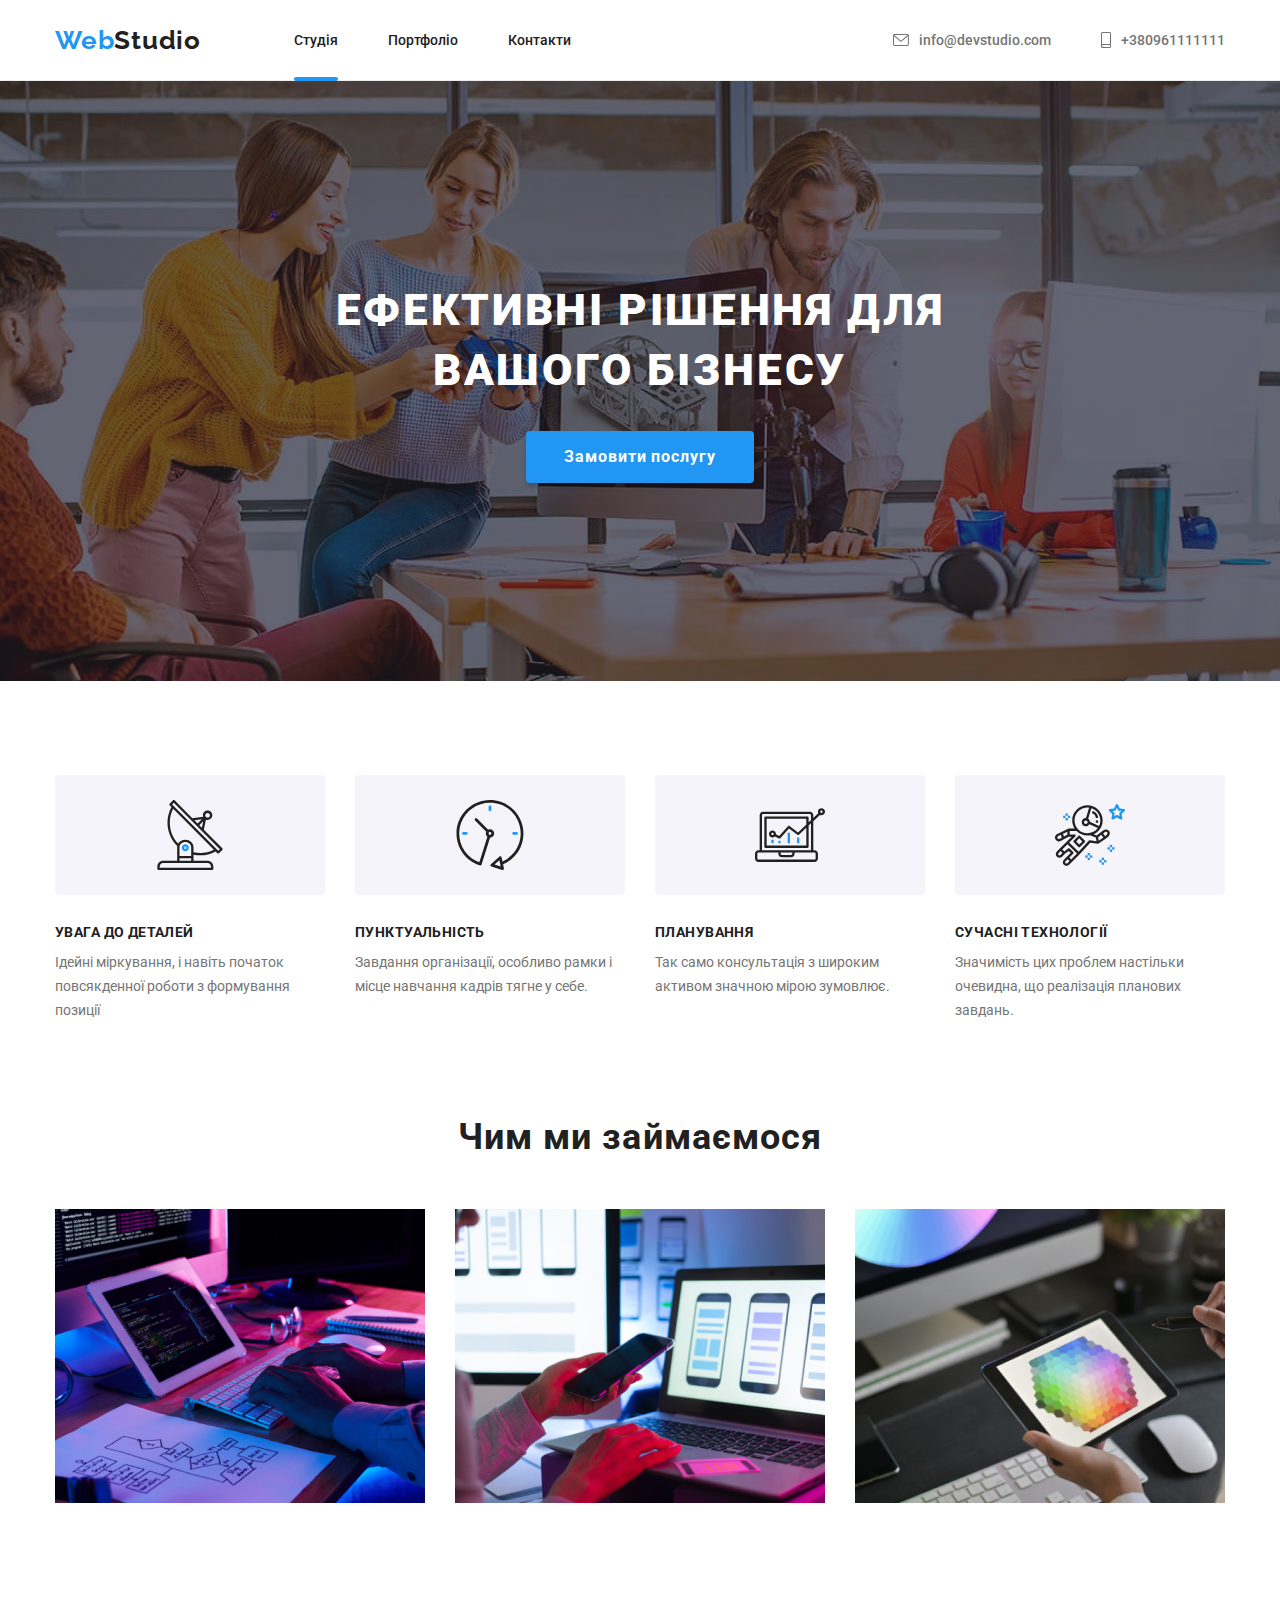
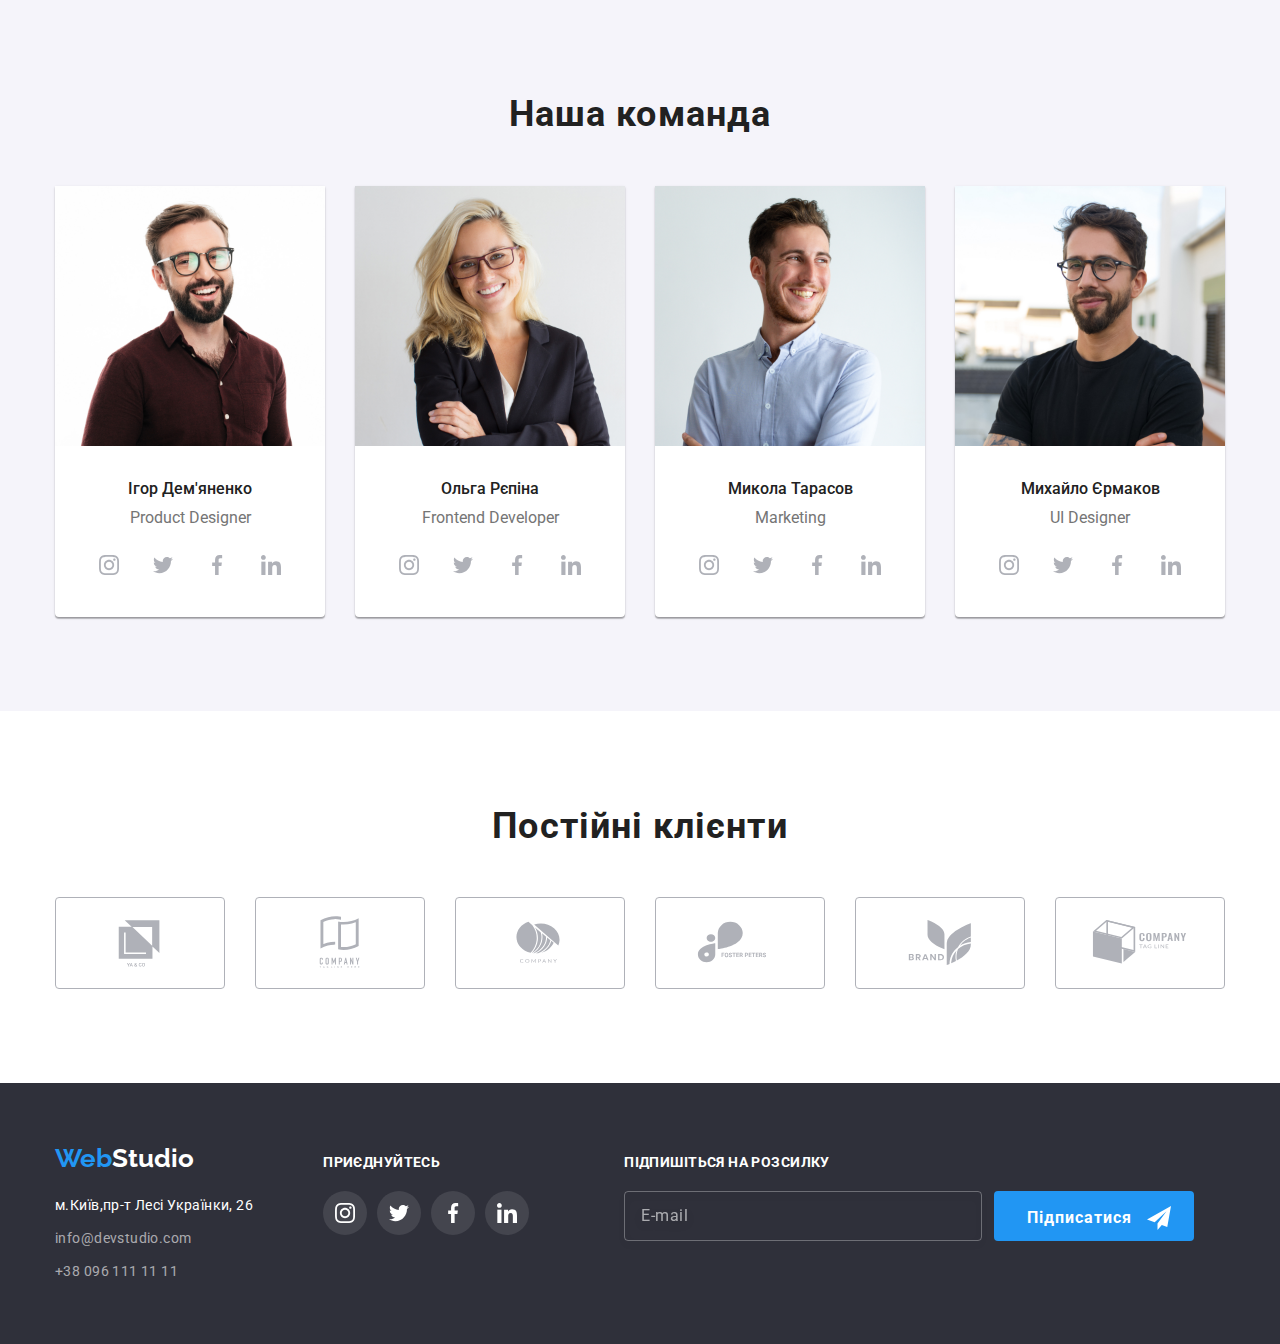
==== index.html @ 5f940e46 "1" ====
<!DOCTYPE html>
<html lang="en">
  <head>
    <meta charset="UTF-8" />
    <meta http-equiv="X-UA-Compatible" content="IE=edge" />
    <meta name="viewport" content="width=device-width, initial-scale=1.0" />
    <title>Studio</title>
    <link
      rel="stylesheet"
      href="https://cdnjs.cloudflare.com/ajax/libs/modern-normalize/1.1.0/modern-normalize.css"
    />
    <link rel="stylesheet" href="css/styles.css" />
    <link rel="preconnect" href="https://fonts.googleapis.com" />
    <link rel="preconnect" href="https://fonts.gstatic.com" crossorigin />
    <link
      href="https://fonts.googleapis.com/css2?family=Raleway:wght@700&family=Roboto:wght@400;500;700;900&display=swap"
      rel="stylesheet"
    />
  </head>
  <body>
    <!--Head of page-->
    <header class="header">
      <div class="container header-container">
        <nav class="navigation-container">
          <a class="logo link" href="">
            <span class="logo-item">Web</span
            ><span class="logo-secound-item">Studio</span>
          </a>
          <ul class="navigation list">
            <li class="navigation-site-item">
              <a class="navigation-site link current" href="./index.html"
                >Студія</a
              >
            </li>
            <li class="navigation-site-item">
              <a class="navigation-site link" href="./porfolio.html"
                >Портфоліо</a
              >
            </li>
            <li class="navigation-site-item">
              <a class="navigation-site link" href="">Контакти</a>
            </li>
          </ul>
        </nav>
        <ul class="navigation-contacts list">
          <li class="contacts-item">
            <a class="contacts link" href="mailto:info@devstudio.com"
              >info@devstudio.com
              <svg class="icon-contacts" width="16" height="12">
                <use href="./images/icons.svg#icon-envelope"></use>
              </svg>
            </a>
          </li>
          <li class="contacts-item">
            <a class="contacts link" href="tel:+380961111111"
              >+380961111111
              <svg class="icon-contacts" width="10" height="16">
                <use href="./images/icons.svg#icon-smartphone"></use>
              </svg>
            </a>
          </li>
        </ul>
      </div>
    </header>
    <!--Main information-->
    <main>
      <!--Hero-->
      <section class="hero">
        <div class="container">
          <h1 class="title-hero">
            Ефективні рішення для <br />
            вашого бізнесу
          </h1>
          <button
            data-modal-open
            class="button-hero button-container"
            type="button"
          >
            <span class="btn-text">Замовити послугу</span>
          </button>
          <div class="backdrop is-hidden" data-modal>
            
            <div class="modal">
              <svg class="modal-close" width="11" height="11" data-modal-close>
                <use href="./images/icons.svg#icon-close-black-18dp-2-1" class="modal-close-icon"></use>
              </svg>
              
              <form class="form">
                <h2 class="modal-title">Залиште свої дані, ми вам передзвонимо</h2>
                <div class="modal-form-field">
                  <label for="name" class="form-label">Ім'я</label>
                  <svg class="modal-form-icon" width="18" height="18">
                    <use href="./images/icons.svg#icon-modal-person"></use>
                  </svg>
                  <input type="text" name="name" id="name" class="form-input" />
                </div>
                <div class="modal-form-field">
                  <label for="tel" class="form-label">Телефон</label>
                  <svg class="modal-form-icon" width="18" height="18">
                    <use href="./images/icons.svg#icon-modal-phone"></use>
                  </svg>
                  <input type="tel" name="tel" id="tel" class="form-input"/>
                </div>
                <div class="modal-form-field">
                  <label for="email" class="form-label">Пошта</label>
                  <svg class="modal-form-icon" width="18" height="18">
                    <use href="./images/icons.svg#icon-modal-email"></use>
                  </svg>
                  <input type="email" name="email" id="email" class="form-input"/>
                </div>
                <div class="modal-form-field">
                  <label for="comment" class="form-label">Коментар</label>
                  <textarea
                    class="modal-textarea"
                    name="comment"
                    id="comment"
                    rows="10"
                    placeholder="Введіть текст"
                  ></textarea>
                </div>
                <div class="modal-form-checkbox">
                  <label  class="policy-checkbox" >
                  <input type="checkbox" name="policy" id="policy" class="checkbox" />
                  <span class="modal-check-icon"></span>
                  <svg class="icon-check" width="11" height="8">
                    <use href="./images/icons.svg#icon-Vector"></use>
                  </svg>
                  Погоджуюся з розсилкою та приймаю <span class="contract">Умови договору</span>
                    </label>
                </div>

                <button type="submit" class="modal-submit">Відправити</button>
              </form>
            </div>
          </div>
        </div>
      </section>
      <!--About studio text-->
      <section class="section features-container">
        <div class="container">
          <h2 hidden>Особливості</h2>
          <ul class="icon-list-features list">
            <li class="icon-item-features">
              <svg class="icon-features" width="70" height="70">
                <use href="./images/icons.svg#icon-antenna"></use>
              </svg>
            </li>
            <li class="icon-item-features">
              <svg class="icon-features" width="70" height="70">
                <use href="./images/icons.svg#icon-clock"></use>
              </svg>
            </li>
            <li class="icon-item-features">
              <svg class="icon-features" width="70" height="70">
                <use href="./images/icons.svg#icon-diagram"></use>
              </svg>
            </li>
            <li class="icon-item-features">
              <svg class="icon-features" width="70" height="70">
                <use href="./images/icons.svg#icon-astronaut"></use>
              </svg>
            </li>
          </ul>
          <ul class="features list features-list-container">
            <li class="feature-list-item">
              <h3 class="features-title">Увага до деталей</h3>
              <p class="features-text">
                Ідейні міркування, і навіть початок повсякденної роботи з
                формування позиції
              </p>
            </li>
            <li class="feature-list-item">
              <h3 class="features-title">Пунктуальність</h3>
              <p class="features-text">
                Завдання організації, особливо рамки і місце навчання кадрів
                тягне у себе.
              </p>
            </li>
            <li class="feature-list-item">
              <h3 class="features-title">Планування</h3>
              <p class="features-text">
                Так само консультація з широким активом значною мірою зумовлює.
              </p>
            </li>
            <li class="feature-list-item">
              <h3 class="features-title">Сучасні технології</h3>
              <p class="features-text">
                Значимість цих проблем настільки очевидна, що реалізація
                планових завдань.
              </p>
            </li>
          </ul>
        </div>
      </section>
      <!--About studio image-->
      <section class="section">
        <div class="container">
          <h2 class="projects-title">Чим ми займаємося</h2>
          <ul class="projects list list-container">
            <li class="list-item">
              <img
                src="images/img1.jpg"
                alt="Створення коду"
                width="370"
                height="294"
              />
            </li>
            <li class="list-item">
              <img
                src="images/img2.jpg"
                alt="Вибір дизайну"
                width="370"
                height="294"
              />
            </li>
            <li class="list-item">
              <img
                src="images/img3.jpg"
                alt="Вибір кольору"
                width="370"
                height="294"
              />
            </li>
          </ul>
        </div>
      </section>
      <!--Team-->
      <section class="team section">
        <div class="container">
          <h2 class="team-title">Наша команда</h2>
          <ul class="team-list list team-container">
            <li class="team-card">
              <img
                src="images/img4.jpg"
                alt="Ігор Дем'яненко"
                width="270"
                height="260"
              />
              <div class="team-card-text">
                <h3 class="teammate-name">Ігор Дем'яненко</h3>
                <p class="teammate-profession">Product Designer</p>
                <ul class="social list">
                  <li class="social-item link">
                    <a
                      class="social-link"
                      href="https://www.instagram.com/"
                      target="_blank"
                      rel="noopener noreferrer"
                      aria-label="Instagram"
                      ><svg class="social-icon" width="20" height="20">
                        <use
                          href="./images/icons.svg#icon-instagram"
                        ></use></svg
                    ></a>
                  </li>
                  <li class="social-item link">
                    <a
                      class="social-link"
                      href="https://twitter.com/"
                      target="_blank"
                      rel="noopener noreferrer"
                      aria-label="Twitter"
                      ><svg class="social-icon" width="20" height="20">
                        <use href="./images/icons.svg#icon-twitter"></use></svg
                    ></a>
                  </li>
                  <li class="social-item link">
                    <a
                      class="social-link"
                      href="https://www.facebook.com/"
                      target="_blank"
                      rel="noopener noreferrer"
                      aria-label="Facebook"
                      ><svg class="social-icon" width="20" height="20">
                        <use href="./images/icons.svg#icon-facebook"></use></svg
                    ></a>
                  </li>
                  <li class="social-item link">
                    <a
                      class="social-link"
                      href="https://www.linkedin.com/"
                      target="_blank"
                      rel="noopener noreferrer"
                      aria-label="Linkedin"
                      ><svg class="social-icon" width="20" height="20">
                        <use href="./images/icons.svg#icon-linkedin"></use></svg
                    ></a>
                  </li>
                </ul>
              </div>
            </li>
            <li class="team-card">
              <img
                src="images/img5.jpg"
                alt="Ольга Рєпіна"
                width="270"
                height="260"
              />
              <div class="team-card-text">
                <h3 class="teammate-name">Ольга Рєпіна</h3>
                <p class="teammate-profession">Frontend Developer</p>
                <ul class="social list">
                  <li class="social-item link">
                    <a
                      class="social-link"
                      href="https://www.instagram.com/"
                      target="_blank"
                      rel="noopener noreferrer"
                      aria-label="Instagram"
                      ><svg class="social-icon" width="20" height="20">
                        <use
                          href="./images/icons.svg#icon-instagram"
                        ></use></svg
                    ></a>
                  </li>
                  <li class="social-item link">
                    <a
                      class="social-link"
                      href="https://twitter.com/"
                      target="_blank"
                      rel="noopener noreferrer"
                      aria-label="Twitter"
                      ><svg class="social-icon" width="20" height="20">
                        <use href="./images/icons.svg#icon-twitter"></use></svg
                    ></a>
                  </li>
                  <li class="social-item link">
                    <a
                      class="social-link"
                      href="https://www.facebook.com/"
                      target="_blank"
                      rel="noopener noreferrer"
                      aria-label="Facebook"
                      ><svg class="social-icon" width="20" height="20">
                        <use href="./images/icons.svg#icon-facebook"></use></svg
                    ></a>
                  </li>
                  <li class="social-item link">
                    <a
                      class="social-link"
                      href="https://www.linkedin.com/"
                      target="_blank"
                      rel="noopener noreferrer"
                      aria-label="Linkedin"
                      ><svg class="social-icon" width="20" height="20">
                        <use href="./images/icons.svg#icon-linkedin"></use></svg
                    ></a>
                  </li>
                </ul>
              </div>
            </li>
            <li class="team-card">
              <img
                src="images/img6.jpg"
                alt="Микола Тарасов"
                width="270"
                height="260"
              />
              <div class="team-card-text">
                <h3 class="teammate-name">Микола Тарасов</h3>
                <p class="teammate-profession">Marketing</p>
                <ul class="social list">
                  <li class="social-item link">
                    <a
                      class="social-link"
                      href="https://www.instagram.com/"
                      target="_blank"
                      rel="noopener noreferrer"
                      aria-label="Instagram"
                      ><svg class="social-icon" width="20" height="20">
                        <use
                          href="./images/icons.svg#icon-instagram"
                        ></use></svg
                    ></a>
                  </li>
                  <li class="social-item link">
                    <a
                      class="social-link"
                      href="https://twitter.com/"
                      target="_blank"
                      rel="noopener noreferrer"
                      aria-label="Twitter"
                      ><svg class="social-icon" width="20" height="20">
                        <use href="./images/icons.svg#icon-twitter"></use></svg
                    ></a>
                  </li>
                  <li class="social-item link">
                    <a
                      class="social-link"
                      href="https://www.facebook.com/"
                      target="_blank"
                      rel="noopener noreferrer"
                      aria-label="Facebook"
                      ><svg class="social-icon" width="20" height="20">
                        <use href="./images/icons.svg#icon-facebook"></use></svg
                    ></a>
                  </li>
                  <li class="social-item link">
                    <a
                      class="social-link"
                      href="https://www.linkedin.com/"
                      target="_blank"
                      rel="noopener noreferrer"
                      aria-label="Linkedin"
                      ><svg class="social-icon" width="20" height="20">
                        <use href="./images/icons.svg#icon-linkedin"></use></svg
                    ></a>
                  </li>
                </ul>
              </div>
            </li>
            <li class="team-card">
              <img
                src="images/img7.jpg"
                alt="Михайло Єрмаков"
                width="270"
                height="260"
              />
              <div class="team-card-text">
                <h3 class="teammate-name">Михайло Єрмаков</h3>
                <p class="teammate-profession">UI Designer</p>
                <ul class="social list">
                  <li class="social-item link">
                    <a
                      class="social-link"
                      href="https://www.instagram.com/"
                      target="_blank"
                      rel="noopener noreferrer"
                      aria-label="Instagram"
                      ><svg class="social-icon" width="20" height="20">
                        <use
                          href="./images/icons.svg#icon-instagram"
                        ></use></svg
                    ></a>
                  </li>
                  <li class="social-item link">
                    <a
                      class="social-link"
                      href="https://twitter.com/"
                      target="_blank"
                      rel="noopener noreferrer"
                      aria-label="Twitter"
                      ><svg class="social-icon" width="20" height="20">
                        <use href="./images/icons.svg#icon-twitter"></use></svg
                    ></a>
                  </li>
                  <li class="social-item link">
                    <a
                      class="social-link"
                      href="https://www.facebook.com/"
                      target="_blank"
                      rel="noopener noreferrer"
                      aria-label="Facebook"
                      ><svg class="social-icon" width="20" height="20">
                        <use href="./images/icons.svg#icon-facebook"></use></svg
                    ></a>
                  </li>
                  <li class="social-item link">
                    <a
                      class="social-link"
                      href="https://www.linkedin.com/"
                      target="_blank"
                      rel="noopener noreferrer"
                      aria-label="Linkedin"
                      ><svg class="social-icon" width="20" height="20">
                        <use href="./images/icons.svg#icon-linkedin"></use></svg
                    ></a>
                  </li>
                </ul>
              </div>
            </li>
          </ul>
        </div>
      </section>
      <!-- Customers -->
      <section class="customers section">
        <div class="container">
          <h2 class="customers-title">Постійні клієнти</h2>
          <ul class="customers-list list">
            <li class="customers-item">
              <a
                class="customers-link link"
                href=""
                target="_blank"
                rel="noopener noreferrer"
                ><svg class="customer-icon" width="106" height="60">
                  <use href="./images/icons.svg#icon-customers"></use></svg
              ></a>
            </li>
            <li class="customers-item">
              <a
                class="customers-link link"
                href=""
                target="_blank"
                rel="noopener noreferrer"
                ><svg class="customer-icon" width="106" height="60">
                  <use href="./images/icons.svg#icon-customers1"></use></svg
              ></a>
            </li>
            <li class="customers-item">
              <a
                class="customers-link link"
                href=""
                target="_blank"
                rel="noopener noreferrer"
                ><svg class="customer-icon" width="106" height="60">
                  <use href="./images/icons.svg#icon-customers2"></use></svg
              ></a>
            </li>
            <li class="customers-item">
              <a
                class="customers-link link"
                href=""
                target="_blank"
                rel="noopener noreferrer"
                ><svg class="customer-icon" width="106" height="60">
                  <use href="./images/icons.svg#icon-customers3"></use></svg
              ></a>
            </li>
            <li class="customers-item">
              <a
                class="customers-link link"
                href=""
                target="_blank"
                rel="noopener noreferrer"
                ><svg class="customer-icon" width="106" height="60">
                  <use href="./images/icons.svg#icon-customers4"></use></svg
              ></a>
            </li>
            <li class="customers-item">
              <a
                class="customers-link link"
                href=""
                target="_blank"
                rel="noopener noreferrer"
                ><svg class="customer-icon" width="106" height="60">
                  <use href="./images/icons.svg#icon-customers5"></use></svg
              ></a>
            </li>
          </ul>
        </div>
      </section>
    </main>
    <!--Bottom-->
    <footer class="basement">
      <div class="footer-content container">
        <div class="webstudio">
          <a class="logo-basement link" href="">
            <span class="logo-item">Web</span
            ><span class="logo-secound-item">Studio</span>
          </a>
          <address class="address">
            <ul class="adress-list list">
              <li class="adress-list-item">
                <a
                  class="adress-item-maps link"
                  href="https://goo.gl/maps/1EoW3k787x4Ua1YE9"
                  target="_blank"
                  rel="noopener noreferrer nofollower"
                  >м.Київ,пр-т Лесі Українки, 26</a
                >
              </li>
              <li class="adress-list-item">
                <a class="adress-item link" href="mailto:info@devstudio.com"
                  >info@devstudio.com</a
                >
              </li>
              <li class="adress-list-item">
                <a class="adress-item link" href="tel:+380961111111"
                  >+38 096 111 11 11</a
                >
              </li>
            </ul>
          </address>
        </div>
        <div class="footer-join-social">
          <h2 class="footer-join-title">Приєднуйтесь</h2>
          <ul class="footer-social list">
            <li class="footer-social-item">
              <a
                class="footer-social-link link"
                href="https://www.instagram.com/"
                target="_blank"
                rel="noopener noreferrer"
                aria-label="Instagram"
              >
                <svg class="icon-footer" width="20" height="20">
                  <use href="./images/icons.svg#icon-instagram"></use>
                </svg>
              </a>
            </li>
            <li class="footer-social-item">
              <a
                class="footer-social-link link"
                href="https://twitter.com/"
                target="_blank"
                rel="noopener noreferrer"
                aria-label="Twitter"
              >
                <svg class="icon-footer" width="20" height="20">
                  <use href="./images/icons.svg#icon-twitter"></use>
                </svg>
              </a>
            </li>
            <li class="footer-social-item">
              <a
                class="footer-social-link link"
                href="https://www.facebook.com/"
                target="_blank"
                rel="noopener noreferrer"
                aria-label="Facebook"
              >
                <svg class="icon-footer" width="20" height="20">
                  <use href="./images/icons.svg#icon-facebook"></use>
                </svg>
              </a>
            </li>
            <li class="footer-social-item">
              <a
                class="footer-social-link link"
                href="https://www.linkedin.com/"
                target="_blank"
                rel="noopener noreferrer"
                aria-label="Linkedin"
              >
                <svg class="icon-footer" width="20" height="20">
                  <use href="./images/icons.svg#icon-linkedin"></use>
                </svg>
              </a>
            </li>
          </ul>
        </div>
        <form class="footer-form">
          <h2 class="footer-form-title">Підпишіться на розсилку</h2>
          <div class="footer-form-field">
            <label class="footer-form-label">
              <input
                type="email"
                name="email"
                placeholder="E-mail"
                class="footer-form-input"
              />
            </label>
            
            <button type="submit" class="button-form" >Підписатися <svg class="icon-footer-form" width="24" height="24">
              <use href="./images/icons.svg#icon-footer-form-send"></use>
            </svg></button>
          </div>
        </form>
      </div>
    </footer>
    <script src="./js/modal.js"></script>
  </body>
</html>
---- css/styles.css ----
/* другорядний колір тексту #757575 
/* основний колір тексту #212121 
/* білий колір #FFFFFF 
/* акцент #2196F3 
/* колір контактів у футері rgba(255, 255, 255, 0.6);
/* колір фону #FFFFFF */
/* другорядний колір фону #2F303A */
/* третій колір фону  #F5F4FA*/
:root {
  --primary-text-color: #212121;
  --secound-text-collor: #757575;
  --accent: #2196f3;
  --main-background-color: #ffffff;
  --secound-background-color: #2f303a;
  --footer-color-contacts: rgba(255, 255, 255, 0.6);
  --third-color-hero: #ffffff;
  --third-background-color: #f5f4fa;
  --icons-color: #afb1b8;
}
body {
  background-color: var(--main-background-color);
  color: var(--primary-text-color);
  font-family: "Roboto", "Raleway", sans-serif;
  font-size: 14px;
}
/* Стандартні речі */
h1,
h2,
h3,
h4,
h5,
h6,
p,
ul {
  margin: 0;
  padding: 0;
}
.link {
  text-decoration: none;
}
.list {
  list-style-type: none;
}
.container {
  width: 1200px;
  margin-left: auto;
  margin-right: auto;
  padding-right: 15px;
  padding-left: 15px;
}
.section {
  padding-top: 94px;
  padding-bottom: 94px;
}
/* ХЕДЕР */
/* Лого у хедері */
.header {
  border: 1px solid #ececec;
  border-top: none;
  border-right: none;
  border-left: none;
}
.header-container {
  display: flex;
  align-items: center;
}
.logo {
  font-family: "Raleway";
  font-weight: 700;
  font-size: 26px;
  line-height: 1.19;
  letter-spacing: 0.03em;
}
.logo {
  margin-right: 93px;
}
.logo-item {
  color: var(--accent);
}
.logo-secound-item {
  color: var(--primary-text-color);
}
/* Кнопки навігації */
.navigation {
  display: flex;
}
.navigation-container {
  display: flex;
  align-items: center;
}
.navigation-site {
  color: var(--primary-text-color);
  font-weight: 500;
  line-height: 1.14;
  padding-top: 32px;
  padding-bottom: 32px;
  transition-property: color;
  transition-duration: 250ms;
  transition-timing-function: cubic-bezier(0.4, 0, 0.2, 1);
  transition-delay: 0;
}
.current {
  position: relative;
}
.navigation-site.current::after {
  content: " ";
  position: absolute;
  width: 100%;
  height: 4px;
  left: 0;
  right: 0;
  bottom: -1px;
  background-color: var(--accent);
  border-radius: 2px;
}
.navigation-site-item:not(:last-child) {
  margin-right: 50px;
}
.navigation-site:hover,
.navigation-site:focus {
  color: var(--accent);
}

.navigation-contacts {
  display: flex;
  margin-left: auto;
}
.icon-contacts {
  fill: currentColor;
  margin-right: 10px;
}
.icon-contacts:hover,
.icon-contacts:focus {
  fill: var(--accent);
}

.contacts {
  color: var(--secound-text-collor);
  display: flex;
  flex-direction: row-reverse;
  align-items: center;
  font-weight: 500;
  line-height: 1.17;
  transition-property: color;
  transition-duration: 250ms;
  transition-timing-function: cubic-bezier(0.4, 0, 0.2, 1);
  transition-delay: 0;
}
.contacts-item {
  padding-top: 32px;
  padding-bottom: 32px;
}
.contacts-item:not(:last-child) {
  margin-right: 50px;
}
.contacts:hover,
.contacts:focus {
  color: var(--accent);
}
/* Баннер */
.hero {
  background-color: var(--secound-background-color);
  max-width: 1600px;
  max-height: 600px;
  margin-left: auto;
  margin-right: auto;
  background-image: linear-gradient(
      to right,
      rgba(47, 48, 58, 0.4),
      rgba(47, 48, 58, 0.4)
    ),
    url(../images/backgroundhero.jpg);
  background-repeat: no-repeat;
  background-position: center;
  background-size: cover;
  padding-top: 200px;
  padding-bottom: 200px;
}

.title-hero {
  color: var(--third-color-hero);
  font-weight: 900;
  font-size: 44px;
  line-height: 1.36;
  text-align: center;
  letter-spacing: 0.06em;
  text-transform: uppercase;
}
.title-hero {
  margin-bottom: 30px;
}
.button-container {
  display: block;
  margin: auto;
}
.button-hero {
  cursor: pointer;
  background-color: var(--accent);
  color: var(--third-color-hero);
  font-family: inherit;
  font-weight: 700;
  font-size: 16px;
  line-height: 1.88;
  display: flex;
  align-items: center;
  text-align: center;
  letter-spacing: 0.06em;
  box-shadow: 0px 4px 4px rgba(0, 0, 0, 0.15);
  border-radius: 4px;
  border-top: 0;
  border-right: 0;
  border-bottom: 0;
  border-left: 0;
  transition-property: background-color;
  transition-duration: 250ms;
  transition-timing-function: cubic-bezier(0.4, 0, 0.2, 1);
  transition-delay: 0;
}
.button-hero:hover,
.button-hero:focus {
  background-color: #188ce8;
}
.btn-text {
  padding: 10px 32px;
}
.backdrop {
  position: fixed;
  top: 0;
  left: 0;
  width: 100%;
  height: 100%;
  background-color: rgba(0, 0, 0, 0.2);
  opacity: 1;
  transition: opacity 250ms cubic-bezier(0.4, 0, 0.2, 1);
}
.modal {
  position: absolute;
  top: 50%;
  left: 50%;
  transform: translate(-50%, -50%);
  background-color: #fff;
  border-radius: 4px;
  width: 528px;
  height: 581px;
  
}
/* .modal-close-icon{
  display: inline-block;
  height: 11px;
  width: 11px;
} */
.modal-close {
  padding: 0;
  width: 30px;
  height: 30px;
  position: absolute;
  right: 8px;
  top: 8px;
  border: 1px solid rgba(0, 0, 0, 0.1);
  border-radius: 50%;
  transition-property: fill;
  transition-duration: 250ms;
  transition-timing-function: cubic-bezier(0.4, 0, 0.2, 1);
  transition-delay: 0;
}
.modal-close:hover, .modal-close:focus{
  fill: var(--accent);
}

.backdrop.is-hidden {
  opacity: 0;
  pointer-events: none;
}
.form {
  width: 448px;
  margin-top: 40px;
  margin-left: auto;
  margin-right: auto;
}
.modal-form-field {
  display: flex;
  flex-direction: column;
  margin-bottom: 10px;
  position: relative;
}
.modal-form-icon{
  position: absolute;
  top: 50%;
  left: 12px;
  transition-property: fill;
  transition-duration: 250ms;
  transition-timing-function: cubic-bezier(0.4, 0, 0.2, 1);
  transition-delay: 0;
}
.modal-title{
  text-align: center;
  font-family: 'Roboto';
  font-weight: 700;
  font-size: 20px;
  line-height: 1.15;
  letter-spacing: 0.03em;
  margin-bottom: 12px;
}

.form-label{
  font-size: 12px;
  line-height: 1.16;
  letter-spacing: 0.01em;
  color: var(--secound-text-collor);
}
.form-input{
  border: 1px solid rgba(33, 33, 33, 0.2);
  border-radius: 4px;
  width: 448px;
  padding: 10px;
  padding-left: 42px;
  margin-top: 5px;
  transition-property: border-color;
  transition-duration: 250ms;
  transition-timing-function: cubic-bezier(0.4, 0, 0.2, 1);
  transition-delay: 0;
}
.modal-form-field:focus-within > .form-input{
  border-color: var(--accent);
  outline: none;
}
.modal-form-field:focus-within > .modal-form-icon{
  fill: var(--accent);
}
.modal-form-field:focus-within > .modal-textarea{
  border-color: var(--accent);
  outline: none;
}
.modal-textarea
{
  width: 448px;
  height: 120px;
  border: 1px solid rgba(33, 33, 33, 0.2);
  border-radius: 4px;
  margin-top: 5px;
  margin-bottom: 20px;
  padding-left: 16px;
  padding-top: 12px;
  transition-property: border-color;
  transition-duration: 250ms;
  transition-timing-function: cubic-bezier(0.4, 0, 0.2, 1);
  transition-delay: 0;
}
textarea{
  resize: none;
}
textarea::placeholder{
  font-size: 12px;
  line-height: 1.16;
  letter-spacing: 0.01em;
  color: rgba(117, 117, 117, 0.5);
  
}
.policy-checkbox{
  display: flex;
  align-items: center;
  justify-content: center;
  line-height: 1.71;
  letter-spacing: 0.03em;
  color: var(--secound-text-collor);
  position: relative;
}
.contract{
  margin-left: 3px;
  color: var(--accent);
  text-decoration: underline;
}
.modal-form-checkbox{
  display: flex;
  justify-content: center;
  align-items: center;
  position: relative;
  
  margin-bottom: 30px;
}
.modal-check-icon{
  
  margin-right: 7px;
  display: inline-block;
  width: 16px;
  height: 15px;
  border: 2px solid var(--primary-text-color);
  border-radius: 2px;
}
.checkbox{
  position: absolute;
  -webkit-appearance: none;
  -moz-appearance: none;
  appearance: none;
}
.checkbox:checked + .modal-check-icon{
  border: transparent;
  border-color: var(--accent);
  background-color: var(--accent);
  background-origin: border-box;
}
.icon-check{
  position: absolute;
  left: 3px;
}

.modal-submit{
  cursor: pointer;
  margin: 0 auto;
  display: block;
  width: 200px;
  height: 50px;
  background-color: var(--accent);
  border-radius: 4px;
  border: 0;
  font-weight: 700;
  font-size: 16px;
  line-height: 1.88;
  letter-spacing: 0.06em;
  color: var(--third-color-hero);
  transition-property: background-color;
  transition-duration: 250ms;
  transition-timing-function: cubic-bezier(0.4, 0, 0.2, 1);
  transition-delay: 0;
}
.modal-submit:hover, .modal-submit:focus{
  background-color: #188CE8;
  box-shadow: 0px 4px 4px rgba(0, 0, 0, 0.15);
}
/* Особливості */
.features-container {
  padding-bottom: 0;
}
.features-list-container {
  display: flex;
}
.icon-list-features {
  display: flex;
  justify-content: center;
  align-items: center;
  gap: 30px;
}
.icon-item-features {
  display: flex;
  justify-content: center;
  align-items: center;
  background-color: var(--third-background-color);
  width: 270px;
  height: 120px;
  margin-bottom: 30px;
  border-radius: 4px;
}

.feature-list-item {
  width: 270px;
}
.feature-list-item:not(:last-child) {
  margin-right: 30px;
}
.features-title {
  font-size: 14px;
  font-weight: 700;
  line-height: 1.14;
  letter-spacing: 0.03em;
  text-transform: uppercase;
  margin-bottom: 10px;
}
.features-text {
  color: var(--secound-text-collor);
  line-height: 1.71;
}
/* Проекти */
.projects-title {
  font-weight: 700;
  font-size: 36px;
  line-height: 1.16;
  text-align: center;
  letter-spacing: 0.03em;
  margin-bottom: 50px;
}
.list-container {
  display: flex;
}
.list-item:not(:last-child) {
  margin-right: 30px;
}
/* Команда */
.team {
  background-color: var(--third-background-color);
}
.team-title {
  font-weight: 700;
  font-size: 36px;
  line-height: 1.16;
  text-align: center;
  letter-spacing: 0.03em;
  margin-bottom: 50px;
}
.teammate-name {
  font-weight: 500;
  font-size: 16px;
  line-height: 1.19;
  text-align: center;

  margin-bottom: 10px;
}
.teammate-profession {
  color: var(--secound-text-collor);
  font-size: 16px;
  line-height: 1.19;
  text-align: center;
  margin-bottom: 16px;
}
.team-container {
  display: flex;
}
.team-card {
  box-shadow: 0px 1px 3px rgba(0, 0, 0, 0.12), 0px 1px 1px rgba(0, 0, 0, 0.14),
    0px 2px 1px rgba(0, 0, 0, 0.2);
  border-radius: 0px 0px 4px 4px;
  background-color: var(--main-background-color);
}
.team-card:not(:last-child) {
  margin-right: 30px;
}
.team-card-text {
  padding-top: 30px;
  padding-bottom: 30px;
}
.social {
  display: flex;
  justify-content: center;
  align-items: center;
  gap: 10px;
}
.social-link {
  display: flex;
  justify-content: center;
  align-items: center;
  width: 44px;
  height: 44px;
  border-radius: 50%;
  background-color: var(--main-background-color);
  color: var(--icons-color);
  transition-property: color, background-color;
  transition-duration: 250ms;
  transition-timing-function: cubic-bezier(0.4, 0, 0.2, 1);
  transition-delay: 0;
}

.social-link:hover,
.social-link:focus {
  background-color: var(--accent);
}
.social-link:hover .social-icon,
.social-link:focus .social-icon {
  fill: var(--main-background-color);
}
.social-icon {
  fill: currentColor;
}
/* Клієнти */
.customers-title {
  font-weight: 700;
  font-size: 36px;
  line-height: 1.17;
  text-align: center;
  letter-spacing: 0.03em;
  margin-bottom: 50px;
}
.customers-list {
  display: flex;
  justify-content: center;
  align-items: center;
  gap: 30px;
}

.customers-link {
  display: flex;
  justify-content: center;
  align-items: center;
  width: 170px;
  height: 92px;
  border: 1px solid #afb1b8;
  border-radius: 4px;
  transition-property: fill, border-color;
  transition-duration: 250ms;
  transition-timing-function: cubic-bezier(0.4, 0, 0.2, 1);
  transition-delay: 0;
}
.customer-icon {
  fill: var(--icons-color);
  transition-property: fill;
  transition-duration: 250ms;
  transition-timing-function: cubic-bezier(0.4, 0, 0.2, 1);
  transition-delay: 0;
}
.customers-link:hover,
.customers-link:focus {
  border-color: var(--accent);
}
.customers-link:hover .customer-icon,
.customers-link:focus .customer-icon {
  fill: var(--accent);
}
/* Футер */
.basement {
  background-color: var(--secound-background-color);
}

.logo-basement {
  font-family: "Raleway";
  font-weight: 700;
  font-size: 26px;
  line-height: 1.19;
}
.address {
  font-style: normal;
  padding-top: 20px;
}
.basement .logo-secound-item {
  color: var(--third-color-hero);
}
.adress-item-maps {
  color: var(--third-color-hero);
  font-style: normal;
  line-height: 1.71;
  letter-spacing: 0.03em;
  transition-property: color;
  transition-duration: 250ms;
  transition-timing-function: cubic-bezier(0.4, 0, 0.2, 1);
  transition-delay: 0;
}
.adress-list-item:not(:last-child) {
  margin-bottom: 9px;
}
.adress-item {
  color: var(--footer-color-contacts);
  line-height: 1.71;
  letter-spacing: 0.03em;
  transition-property: color;
  transition-duration: 250ms;
  transition-timing-function: cubic-bezier(0.4, 0, 0.2, 1);
  transition-delay: 0;
}
.adress-item-maps:hover,
.adress-item-maps:focus,
.adress-item:hover,
.adress-item:focus {
  color: var(--accent);
}
.footer-content {
  display: flex;
}
.webstudio {
  padding-top: 60px;
  padding-bottom: 60px;
  margin-right: 70px;
}
.footer-join-social {
  padding-top: 72px;
}
.footer-social {
  display: flex;
  justify-content: center;
  align-items: center;
  gap: 10px;
}
.footer-join-title {
  font-weight: 700;
  font-size: 14px;
  line-height: 1.14;
  letter-spacing: 0.03em;
  color: var(--main-background-color);
  text-transform: uppercase;
  margin-bottom: 20px;
}

.footer-social-link {
  display: flex;
  justify-content: center;
  align-items: center;
  width: 44px;
  height: 44px;
  border-radius: 50%;
  background-color: rgba(255, 255, 255, 0.1);
  transition-property: background-color;
  transition-duration: 250ms;
  transition-timing-function: cubic-bezier(0.4, 0, 0.2, 1);
  transition-delay: 0;
}
.footer-social-link:hover,
.footer-social-link:focus {
  background-color: var(--accent);
}
.icon-footer {
  fill: var(--main-background-color);
}
.footer-form-field {
  margin-top: 20px;
}
.footer-form-label {
  margin-right: 12px;
}
.footer-form {
  padding-top: 72px;
  margin-left: 95px;
}
.footer-form-title {
  font-family: "Roboto";
  font-weight: 700;
  font-size: 14px;
  line-height: 1.14;
  letter-spacing: 0.03em;
  text-transform: uppercase;
  color: var(--main-background-color);
}
.footer-form-input {
  border: 1px solid rgba(255, 255, 255, 0.3);
  filter: drop-shadow(0px 4px 4px rgba(0, 0, 0, 0.15));
  border-radius: 4px;
  width: 358px;
  height: 50px;
  background-color: inherit; 
  padding-left: 16px;
  font-size: 16px;
  color: var(--main-background-color);
}
.footer-form-label input::placeholder {
  font-size: 16px;
  line-height: 1.25;
  letter-spacing: 0.03em;
  color: rgba(255, 255, 255, 0.6);
  
}
.button-form {
  position: absolute;
  cursor: pointer;
  width: 200px;
  height: 50px;
  background-color: var(--accent);
  border-radius: 4px;
  border: 0px;
  font-family: "Roboto";
  font-weight: 700;
  font-size: 16px;
  line-height: 1.88;
  letter-spacing: 0.06em;
  color: var(--main-background-color);
  transition-property: background-color;
  transition-duration: 250ms;
  transition-timing-function: cubic-bezier(0.4, 0, 0.2, 1);
  transition-delay: 0;
}
.button-form:hover, .button-form:focus{
  background-color: #188ce8;
  box-shadow: 0px 4px 4px rgba(0, 0, 0, 0.15);
}  
.icon-footer-form{
  position: relative;
  top: 15%;
  left: 10px;
}
/* Портфоліо */
.filters-container {
  display: flex;
  justify-content: center;
  margin-bottom: 50px;
}
.filters-button {
  background-color: var(--third-background-color);
  font-family: inherit;
  font-weight: 500;
  font-size: 16px;
  line-height: 1.62;
  text-align: center;
  letter-spacing: 0.03em;
  cursor: pointer;
  color: var(--primary-text-color);
  border-radius: 4px;
  border: none;
  padding: 6px 22px;
  transition-property: color, background-color;
  transition-duration: 250ms;
  transition-timing-function: cubic-bezier(0.4, 0, 0.2, 1);
  transition-delay: 0;
}
.filters-button-one {
  background-color: var(--third-background-color);
  font-family: inherit;
  font-weight: 500;
  font-size: 16px;
  line-height: 1.62;
  text-align: center;
  letter-spacing: 0.03em;
  cursor: pointer;
  color: var(--primary-text-color);
  border-radius: 4px;
  border: none;
  padding: 6px 25px;
  transition-property: color, background-color;
  transition-duration: 250ms;
  transition-timing-function: cubic-bezier(0.4, 0, 0.2, 1);
  transition-delay: 0;
}
.filters-button-one:hover,
.filters-button-one:focus {
  background-color: var(--accent);
  color: var(--third-color-hero);
  box-shadow: 0px 3px 1px rgba(0, 0, 0, 0.1), 0px 1px 2px rgba(0, 0, 0, 0.08),
    0px 2px 2px rgba(0, 0, 0, 0.12);
}
.filters-button:hover,
.filters-button:focus {
  background-color: var(--accent);
  color: var(--third-color-hero);
  box-shadow: 0px 3px 1px rgba(0, 0, 0, 0.1), 0px 1px 2px rgba(0, 0, 0, 0.08),
    0px 2px 2px rgba(0, 0, 0, 0.12);
}
.filters-list-item:not(:last-child) {
  margin-right: 8px;
}
.portfolio {
  display: flex;
  flex-wrap: wrap;
}
.porfolio-item {
  width: 370px;
  margin-right: 30px;
  border: 1px solid #eeeeee;
  border-top: none;
  transition-property: box-shadow;
  transition-duration: 250ms;
  transition-timing-function: cubic-bezier(0.4, 0, 0.2, 1);
  transition-delay: 0;
}
.porfolio-item:nth-child(3n) {
  margin-right: 0;
}
.porfolio-item:nth-child(n + 4) {
  margin-top: 30px;
}
.porfolio-item:hover,
.porfolio-item:focus {
  box-shadow: 0px 1px 1px rgba(0, 0, 0, 0.12), 0px 4px 4px rgba(0, 0, 0, 0.06),
    1px 4px 6px rgba(0, 0, 0, 0.16);
}
.porfolio-item:hover .portfolio-text-description {
  transform: translateY(-100%);
}
.text-container {
  padding: 20px 24px;
}
.portolio-title {
  font-weight: 700;
  font-size: 18px;
  line-height: 2;
  letter-spacing: 0.06em;
}
.porfolio-text {
  color: var(--secound-text-collor);
  font-size: 16px;
  line-height: 1.88;
  letter-spacing: 0.03em;
}
.portfolio-text-box {
  position: relative;
  overflow: hidden;
}
.portfolio-text-description {
  position: absolute;
  font-size: 18px;
  line-height: calc(28 / 18);
  letter-spacing: 0.03em;
  color: var(--main-background-color);
  padding: 63px 24px;
  background-color: rgba(33, 150, 243, 0.9);
  transition-property: transform;
  transition-duration: 250ms;
  transition-timing-function: cubic-bezier(0.4, 0, 0.2, 1);
}
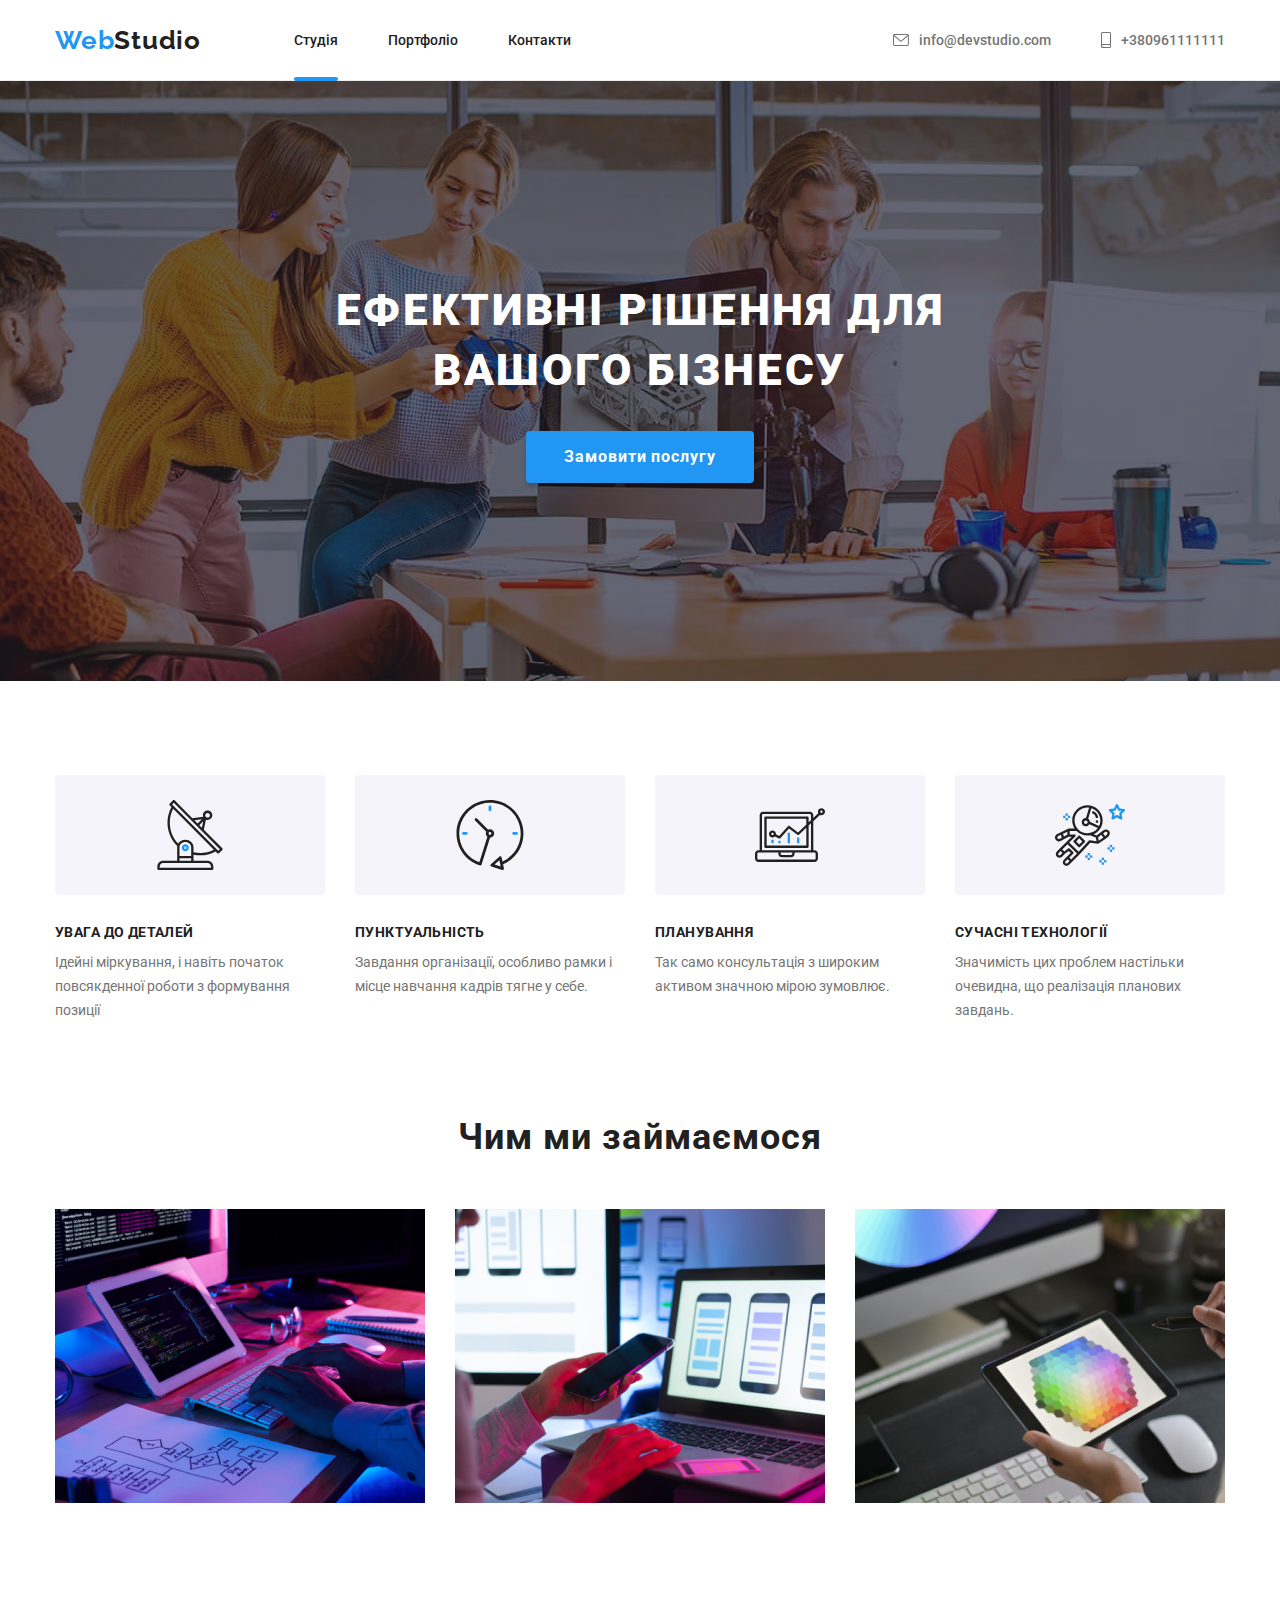
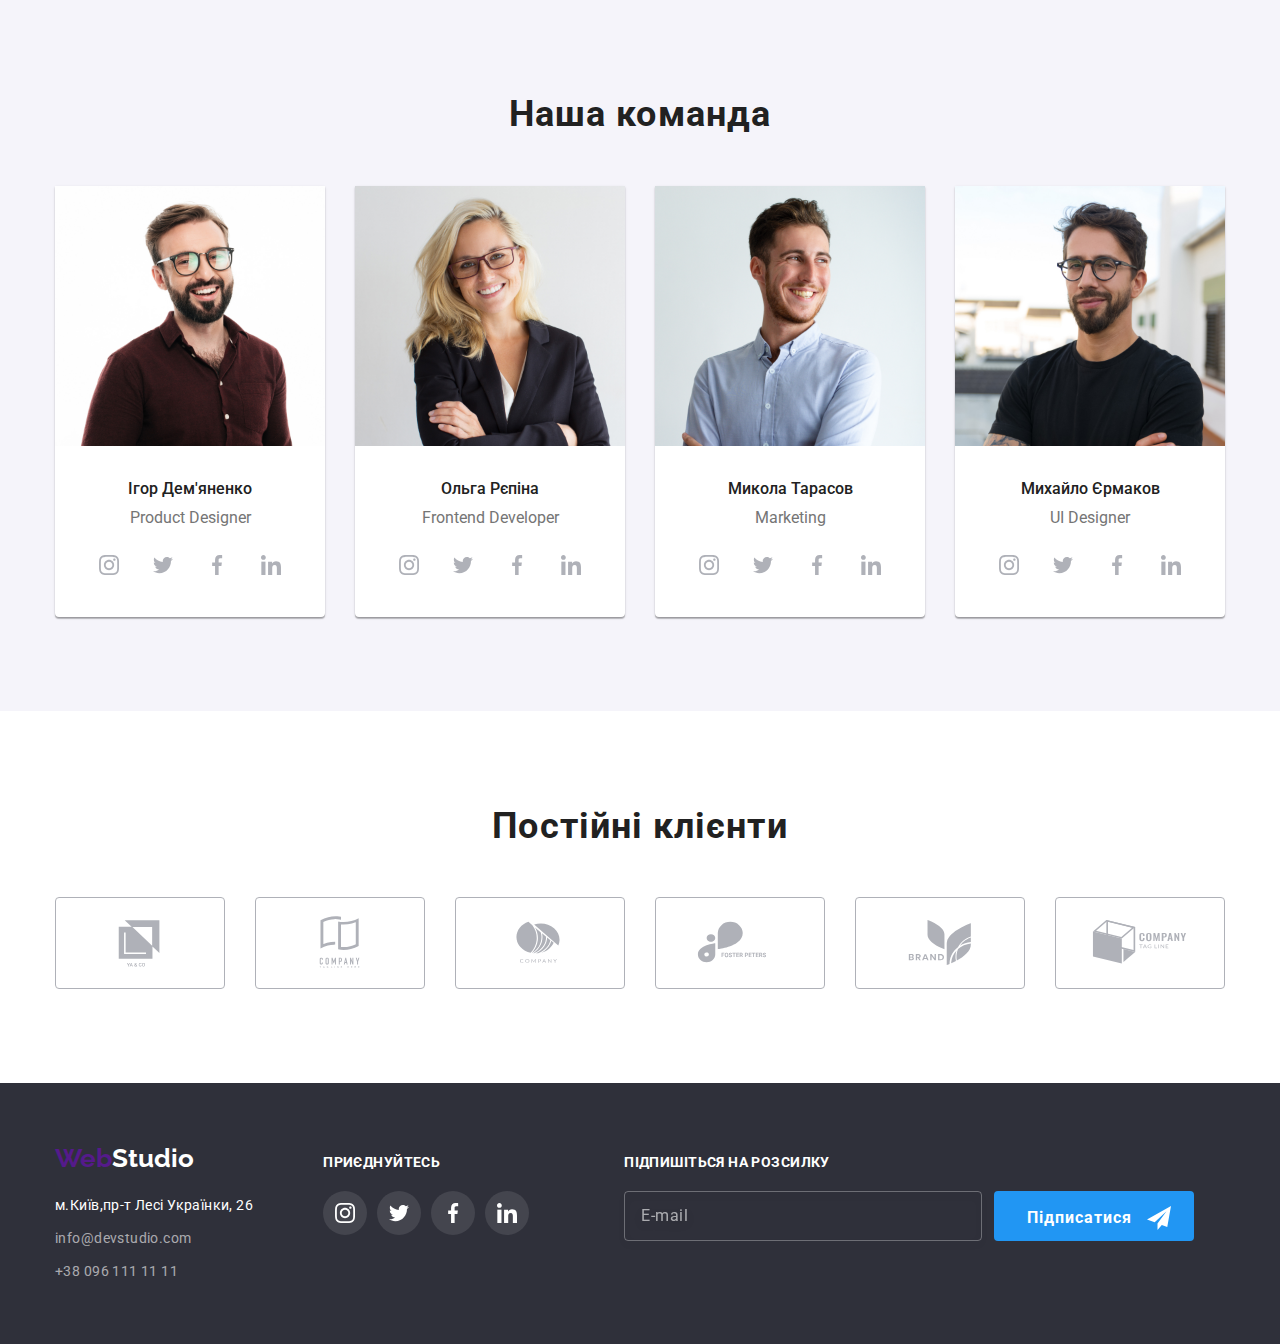
==== commit 6b88c0af: "Змінює назви класів хедеру" ====
--- a/index.html
+++ b/index.html
@@ -21,40 +21,40 @@
     <!--Head of page-->
     <header class="header">
       <div class="container header-container">
-        <nav class="navigation-container">
-          <a class="logo link" href="">
-            <span class="logo-item">Web</span
-            ><span class="logo-secound-item">Studio</span>
+        <nav class="navigation">
+          <a class="navigation__logo link" href="">
+            <span class="navigation__label">Web</span
+            ><span class="navigation__slabel">Studio</span>
           </a>
-          <ul class="navigation list">
-            <li class="navigation-site-item">
-              <a class="navigation-site link current" href="./index.html"
+          <ul class="navigation__list list">
+            <li class="navigation__item">
+              <a class="navigation__link link current" href="./index.html"
                 >Студія</a
               >
             </li>
-            <li class="navigation-site-item">
-              <a class="navigation-site link" href="./porfolio.html"
+            <li class="navigation__item">
+              <a class="navigation__link link" href="./porfolio.html"
                 >Портфоліо</a
               >
             </li>
-            <li class="navigation-site-item">
-              <a class="navigation-site link" href="">Контакти</a>
+            <li class="navigation__item">
+              <a class="navigation__link link" href="">Контакти</a>
             </li>
           </ul>
         </nav>
-        <ul class="navigation-contacts list">
-          <li class="contacts-item">
-            <a class="contacts link" href="mailto:info@devstudio.com"
+        <ul class="contacts list">
+          <li class="contacts__item">
+            <a class="contacts__link link" href="mailto:info@devstudio.com"
               >info@devstudio.com
-              <svg class="icon-contacts" width="16" height="12">
+              <svg class="contacts__icon" width="16" height="12">
                 <use href="./images/icons.svg#icon-envelope"></use>
               </svg>
             </a>
           </li>
-          <li class="contacts-item">
-            <a class="contacts link" href="tel:+380961111111"
+          <li class="contacts__item">
+            <a class="contacts__link link" href="tel:+380961111111"
               >+380961111111
-              <svg class="icon-contacts" width="10" height="16">
+              <svg class="contacts__icon" width="10" height="16">
                 <use href="./images/icons.svg#icon-smartphone"></use>
               </svg>
             </a>
@@ -67,26 +67,26 @@
       <!--Hero-->
       <section class="hero">
         <div class="container">
-          <h1 class="title-hero">
+          <h1 class="hero__title">
             Ефективні рішення для <br />
             вашого бізнесу
           </h1>
-          <button
-            data-modal-open
-            class="button-hero button-container"
-            type="button"
-          >
+          <button data-modal-open class="hero_button" type="button">
             <span class="btn-text">Замовити послугу</span>
           </button>
           <div class="backdrop is-hidden" data-modal>
-            
             <div class="modal">
               <svg class="modal-close" width="11" height="11" data-modal-close>
-                <use href="./images/icons.svg#icon-close-black-18dp-2-1" class="modal-close-icon"></use>
-              </svg>
-              
+                <use
+                  href="./images/icons.svg#icon-close-black-18dp-2-1"
+                  class="modal-close-icon"
+                ></use>
+              </svg>
+
               <form class="form">
-                <h2 class="modal-title">Залиште свої дані, ми вам передзвонимо</h2>
+                <h2 class="modal-title">
+                  Залиште свої дані, ми вам передзвонимо
+                </h2>
                 <div class="modal-form-field">
                   <label for="name" class="form-label">Ім'я</label>
                   <svg class="modal-form-icon" width="18" height="18">
@@ -99,14 +99,19 @@
                   <svg class="modal-form-icon" width="18" height="18">
                     <use href="./images/icons.svg#icon-modal-phone"></use>
                   </svg>
-                  <input type="tel" name="tel" id="tel" class="form-input"/>
+                  <input type="tel" name="tel" id="tel" class="form-input" />
                 </div>
                 <div class="modal-form-field">
                   <label for="email" class="form-label">Пошта</label>
                   <svg class="modal-form-icon" width="18" height="18">
                     <use href="./images/icons.svg#icon-modal-email"></use>
                   </svg>
-                  <input type="email" name="email" id="email" class="form-input"/>
+                  <input
+                    type="email"
+                    name="email"
+                    id="email"
+                    class="form-input"
+                  />
                 </div>
                 <div class="modal-form-field">
                   <label for="comment" class="form-label">Коментар</label>
@@ -119,14 +124,20 @@
                   ></textarea>
                 </div>
                 <div class="modal-form-checkbox">
-                  <label  class="policy-checkbox" >
-                  <input type="checkbox" name="policy" id="policy" class="checkbox" />
-                  <span class="modal-check-icon"></span>
-                  <svg class="icon-check" width="11" height="8">
-                    <use href="./images/icons.svg#icon-Vector"></use>
-                  </svg>
-                  Погоджуюся з розсилкою та приймаю <span class="contract">Умови договору</span>
-                    </label>
+                  <label class="policy-checkbox">
+                    <input
+                      type="checkbox"
+                      name="policy"
+                      id="policy"
+                      class="checkbox"
+                    />
+                    <span class="modal-check-icon"></span>
+                    <svg class="icon-check" width="11" height="8">
+                      <use href="./images/icons.svg#icon-Vector"></use>
+                    </svg>
+                    Погоджуюся з розсилкою та приймаю
+                    <span class="contract">Умови договору</span>
+                  </label>
                 </div>
 
                 <button type="submit" class="modal-submit">Відправити</button>
@@ -641,10 +652,13 @@
                 class="footer-form-input"
               />
             </label>
-            
-            <button type="submit" class="button-form" >Підписатися <svg class="icon-footer-form" width="24" height="24">
-              <use href="./images/icons.svg#icon-footer-form-send"></use>
-            </svg></button>
+
+            <button type="submit" class="button-form">
+              Підписатися
+              <svg class="icon-footer-form" width="24" height="24">
+                <use href="./images/icons.svg#icon-footer-form-send"></use>
+              </svg>
+            </button>
           </div>
         </form>
       </div>
--- a/css/styles.css
+++ b/css/styles.css
@@ -64,31 +64,31 @@
   display: flex;
   align-items: center;
 }
-.logo {
+.navigation {
+  display: flex;
+  align-items: center;
+}
+.navigation__logo {
   font-family: "Raleway";
   font-weight: 700;
   font-size: 26px;
   line-height: 1.19;
   letter-spacing: 0.03em;
-}
-.logo {
   margin-right: 93px;
 }
-.logo-item {
+
+.navigation__label {
   color: var(--accent);
 }
-.logo-secound-item {
+.navigation__slabel {
   color: var(--primary-text-color);
 }
 /* Кнопки навігації */
-.navigation {
-  display: flex;
-}
-.navigation-container {
-  display: flex;
-  align-items: center;
-}
-.navigation-site {
+.navigation__list {
+  display: flex;
+}
+
+.navigation__link {
   color: var(--primary-text-color);
   font-weight: 500;
   line-height: 1.14;
@@ -102,7 +102,7 @@
 .current {
   position: relative;
 }
-.navigation-site.current::after {
+.navigation__link.current::after {
   content: " ";
   position: absolute;
   width: 100%;
@@ -113,28 +113,28 @@
   background-color: var(--accent);
   border-radius: 2px;
 }
-.navigation-site-item:not(:last-child) {
+.navigation__item:not(:last-child) {
   margin-right: 50px;
 }
-.navigation-site:hover,
-.navigation-site:focus {
+.navigation__link:hover,
+.navigation__link:focus {
   color: var(--accent);
 }
 
-.navigation-contacts {
+.contacts {
   display: flex;
   margin-left: auto;
 }
-.icon-contacts {
+.contacts__icon {
   fill: currentColor;
   margin-right: 10px;
 }
-.icon-contacts:hover,
-.icon-contacts:focus {
+.contacts__icon:hover,
+.contacts__icon:focus {
   fill: var(--accent);
 }
 
-.contacts {
+.contacts__link {
   color: var(--secound-text-collor);
   display: flex;
   flex-direction: row-reverse;
@@ -146,15 +146,15 @@
   transition-timing-function: cubic-bezier(0.4, 0, 0.2, 1);
   transition-delay: 0;
 }
-.contacts-item {
+.contacts__item {
   padding-top: 32px;
   padding-bottom: 32px;
 }
-.contacts-item:not(:last-child) {
+.contacts__item:not(:last-child) {
   margin-right: 50px;
 }
-.contacts:hover,
-.contacts:focus {
+.contacts__link:hover,
+.contacts__link:focus {
   color: var(--accent);
 }
 /* Баннер */
@@ -177,7 +177,7 @@
   padding-bottom: 200px;
 }
 
-.title-hero {
+.hero__title {
   color: var(--third-color-hero);
   font-weight: 900;
   font-size: 44px;
@@ -185,15 +185,12 @@
   text-align: center;
   letter-spacing: 0.06em;
   text-transform: uppercase;
-}
-.title-hero {
   margin-bottom: 30px;
 }
-.button-container {
+
+.hero_button {
   display: block;
   margin: auto;
-}
-.button-hero {
   cursor: pointer;
   background-color: var(--accent);
   color: var(--third-color-hero);
@@ -216,8 +213,8 @@
   transition-timing-function: cubic-bezier(0.4, 0, 0.2, 1);
   transition-delay: 0;
 }
-.button-hero:hover,
-.button-hero:focus {
+.hero_button:hover,
+.hero_button:focus {
   background-color: #188ce8;
 }
 .btn-text {
@@ -242,7 +239,6 @@
   border-radius: 4px;
   width: 528px;
   height: 581px;
-  
 }
 /* .modal-close-icon{
   display: inline-block;
@@ -263,7 +259,8 @@
   transition-timing-function: cubic-bezier(0.4, 0, 0.2, 1);
   transition-delay: 0;
 }
-.modal-close:hover, .modal-close:focus{
+.modal-close:hover,
+.modal-close:focus {
   fill: var(--accent);
 }
 
@@ -283,7 +280,7 @@
   margin-bottom: 10px;
   position: relative;
 }
-.modal-form-icon{
+.modal-form-icon {
   position: absolute;
   top: 50%;
   left: 12px;
@@ -292,9 +289,9 @@
   transition-timing-function: cubic-bezier(0.4, 0, 0.2, 1);
   transition-delay: 0;
 }
-.modal-title{
-  text-align: center;
-  font-family: 'Roboto';
+.modal-title {
+  text-align: center;
+  font-family: "Roboto";
   font-weight: 700;
   font-size: 20px;
   line-height: 1.15;
@@ -302,13 +299,13 @@
   margin-bottom: 12px;
 }
 
-.form-label{
+.form-label {
   font-size: 12px;
   line-height: 1.16;
   letter-spacing: 0.01em;
   color: var(--secound-text-collor);
 }
-.form-input{
+.form-input {
   border: 1px solid rgba(33, 33, 33, 0.2);
   border-radius: 4px;
   width: 448px;
@@ -320,19 +317,18 @@
   transition-timing-function: cubic-bezier(0.4, 0, 0.2, 1);
   transition-delay: 0;
 }
-.modal-form-field:focus-within > .form-input{
+.modal-form-field:focus-within > .form-input {
   border-color: var(--accent);
   outline: none;
 }
-.modal-form-field:focus-within > .modal-form-icon{
+.modal-form-field:focus-within > .modal-form-icon {
   fill: var(--accent);
 }
-.modal-form-field:focus-within > .modal-textarea{
+.modal-form-field:focus-within > .modal-textarea {
   border-color: var(--accent);
   outline: none;
 }
-.modal-textarea
-{
+.modal-textarea {
   width: 448px;
   height: 120px;
   border: 1px solid rgba(33, 33, 33, 0.2);
@@ -346,17 +342,16 @@
   transition-timing-function: cubic-bezier(0.4, 0, 0.2, 1);
   transition-delay: 0;
 }
-textarea{
+textarea {
   resize: none;
 }
-textarea::placeholder{
+textarea::placeholder {
   font-size: 12px;
   line-height: 1.16;
   letter-spacing: 0.01em;
   color: rgba(117, 117, 117, 0.5);
-  
-}
-.policy-checkbox{
+}
+.policy-checkbox {
   display: flex;
   align-items: center;
   justify-content: center;
@@ -365,21 +360,20 @@
   color: var(--secound-text-collor);
   position: relative;
 }
-.contract{
+.contract {
   margin-left: 3px;
   color: var(--accent);
   text-decoration: underline;
 }
-.modal-form-checkbox{
+.modal-form-checkbox {
   display: flex;
   justify-content: center;
   align-items: center;
   position: relative;
-  
+
   margin-bottom: 30px;
 }
-.modal-check-icon{
-  
+.modal-check-icon {
   margin-right: 7px;
   display: inline-block;
   width: 16px;
@@ -387,24 +381,24 @@
   border: 2px solid var(--primary-text-color);
   border-radius: 2px;
 }
-.checkbox{
+.checkbox {
   position: absolute;
   -webkit-appearance: none;
   -moz-appearance: none;
   appearance: none;
 }
-.checkbox:checked + .modal-check-icon{
+.checkbox:checked + .modal-check-icon {
   border: transparent;
   border-color: var(--accent);
   background-color: var(--accent);
   background-origin: border-box;
 }
-.icon-check{
+.icon-check {
   position: absolute;
   left: 3px;
 }
 
-.modal-submit{
+.modal-submit {
   cursor: pointer;
   margin: 0 auto;
   display: block;
@@ -423,8 +417,9 @@
   transition-timing-function: cubic-bezier(0.4, 0, 0.2, 1);
   transition-delay: 0;
 }
-.modal-submit:hover, .modal-submit:focus{
-  background-color: #188CE8;
+.modal-submit:hover,
+.modal-submit:focus {
+  background-color: #188ce8;
   box-shadow: 0px 4px 4px rgba(0, 0, 0, 0.15);
 }
 /* Особливості */
@@ -721,7 +716,7 @@
   border-radius: 4px;
   width: 358px;
   height: 50px;
-  background-color: inherit; 
+  background-color: inherit;
   padding-left: 16px;
   font-size: 16px;
   color: var(--main-background-color);
@@ -731,7 +726,6 @@
   line-height: 1.25;
   letter-spacing: 0.03em;
   color: rgba(255, 255, 255, 0.6);
-  
 }
 .button-form {
   position: absolute;
@@ -752,11 +746,12 @@
   transition-timing-function: cubic-bezier(0.4, 0, 0.2, 1);
   transition-delay: 0;
 }
-.button-form:hover, .button-form:focus{
+.button-form:hover,
+.button-form:focus {
   background-color: #188ce8;
   box-shadow: 0px 4px 4px rgba(0, 0, 0, 0.15);
-}  
-.icon-footer-form{
+}
+.icon-footer-form {
   position: relative;
   top: 15%;
   left: 10px;
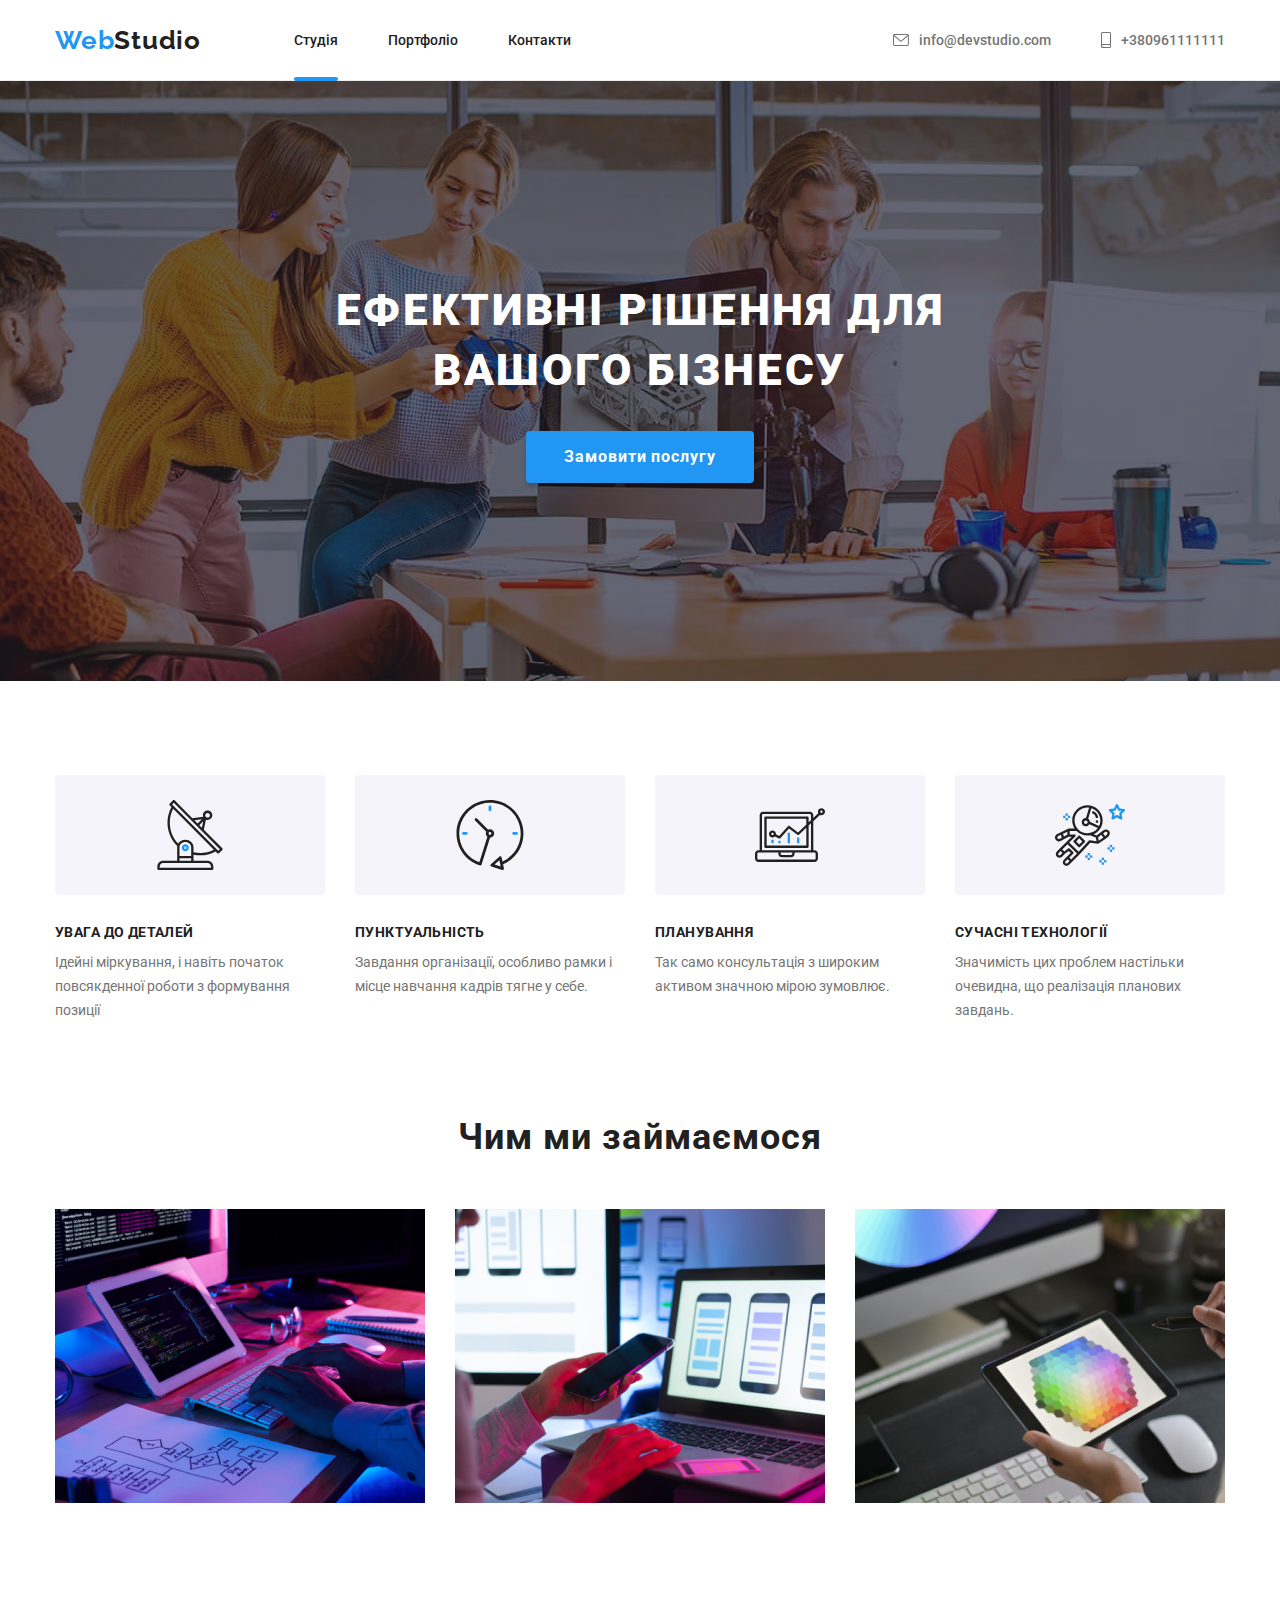
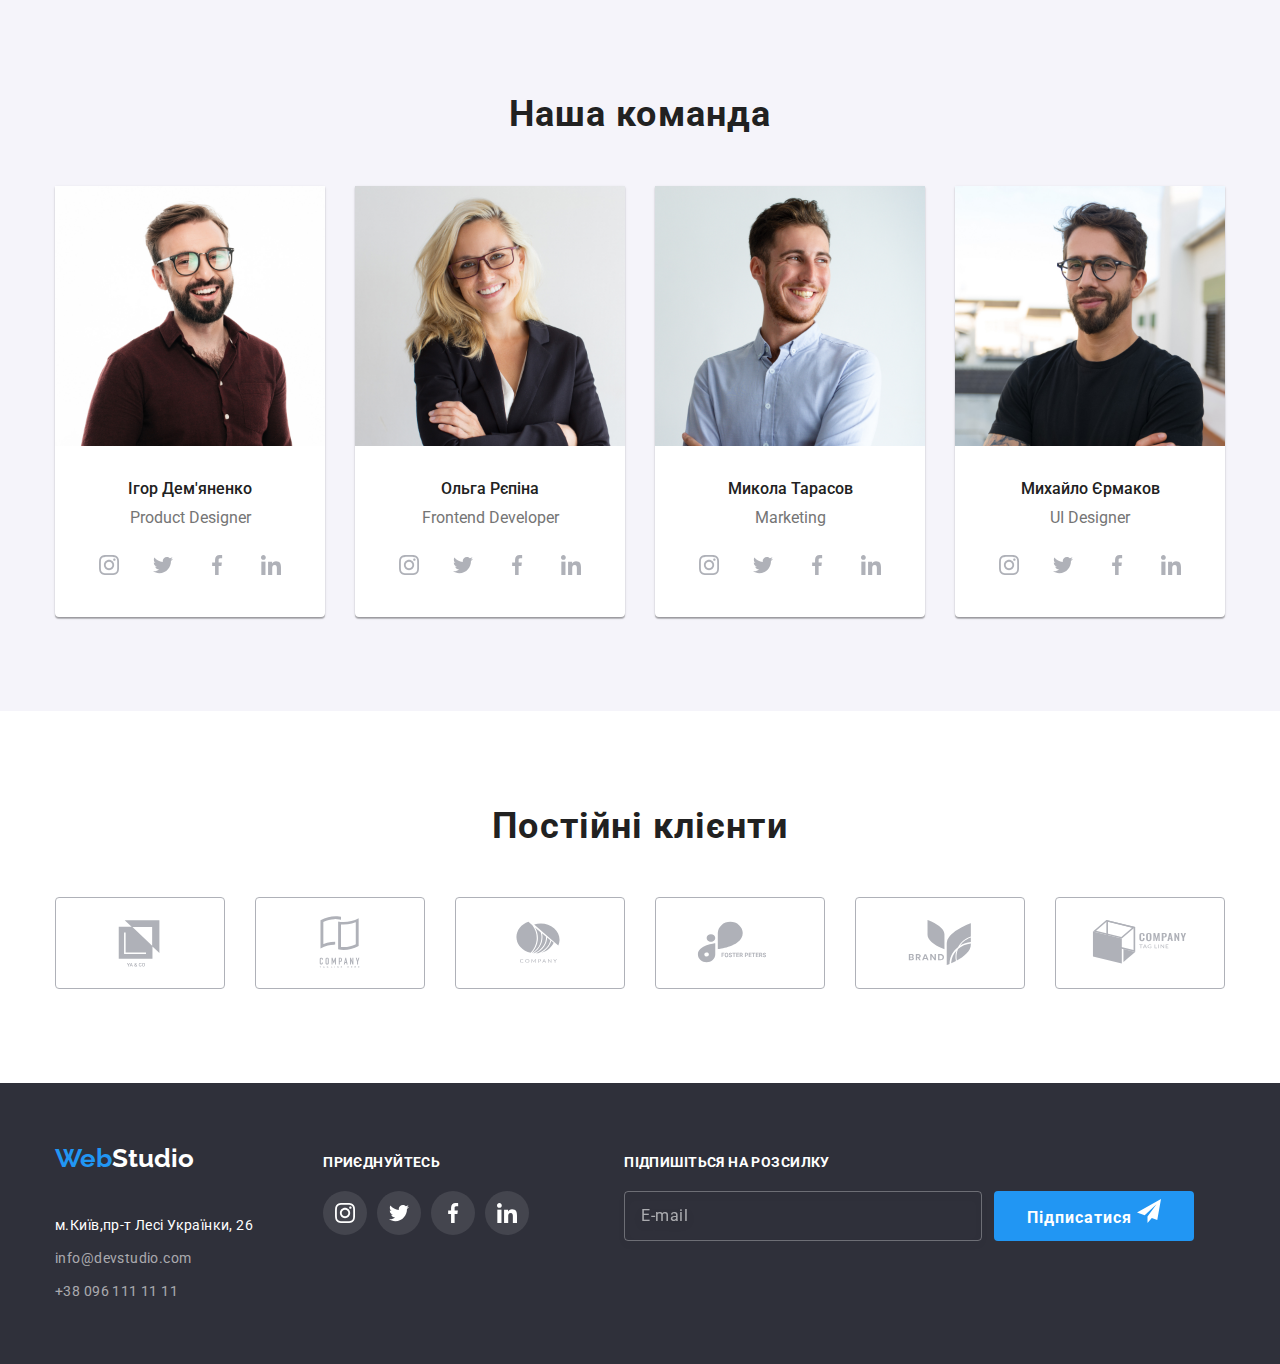
==== commit b634b3a7: "Змінює назви класів згідно методології БЕМ" ====
--- a/index.html
+++ b/index.html
@@ -71,12 +71,12 @@
             Ефективні рішення для <br />
             вашого бізнесу
           </h1>
-          <button data-modal-open class="hero_button" type="button">
-            <span class="btn-text">Замовити послугу</span>
+          <button data-modal-open class="hero__button" type="button">
+            <span class="hero__text">Замовити послугу</span>
           </button>
           <div class="backdrop is-hidden" data-modal>
             <div class="modal">
-              <svg class="modal-close" width="11" height="11" data-modal-close>
+              <svg class="modal__close" width="11" height="11" data-modal-close>
                 <use
                   href="./images/icons.svg#icon-close-black-18dp-2-1"
                   class="modal-close-icon"
@@ -84,63 +84,68 @@
               </svg>
 
               <form class="form">
-                <h2 class="modal-title">
+                <h2 class="form__title">
                   Залиште свої дані, ми вам передзвонимо
                 </h2>
-                <div class="modal-form-field">
-                  <label for="name" class="form-label">Ім'я</label>
-                  <svg class="modal-form-icon" width="18" height="18">
+                <div class="form__field">
+                  <label for="name" class="form__label">Ім'я</label>
+                  <svg class="form__icon" width="18" height="18">
                     <use href="./images/icons.svg#icon-modal-person"></use>
                   </svg>
-                  <input type="text" name="name" id="name" class="form-input" />
+                  <input
+                    type="text"
+                    name="name"
+                    id="name"
+                    class="form__input"
+                  />
                 </div>
-                <div class="modal-form-field">
-                  <label for="tel" class="form-label">Телефон</label>
-                  <svg class="modal-form-icon" width="18" height="18">
+                <div class="form__field">
+                  <label for="tel" class="form__label">Телефон</label>
+                  <svg class="form__icon" width="18" height="18">
                     <use href="./images/icons.svg#icon-modal-phone"></use>
                   </svg>
-                  <input type="tel" name="tel" id="tel" class="form-input" />
+                  <input type="tel" name="tel" id="tel" class="form__input" />
                 </div>
-                <div class="modal-form-field">
-                  <label for="email" class="form-label">Пошта</label>
-                  <svg class="modal-form-icon" width="18" height="18">
+                <div class="form__field">
+                  <label for="email" class="form__label">Пошта</label>
+                  <svg class="form__icon" width="18" height="18">
                     <use href="./images/icons.svg#icon-modal-email"></use>
                   </svg>
                   <input
                     type="email"
                     name="email"
                     id="email"
-                    class="form-input"
+                    class="form__input"
                   />
                 </div>
-                <div class="modal-form-field">
-                  <label for="comment" class="form-label">Коментар</label>
+                <div class="form__field">
+                  <label for="comment" class="form__label">Коментар</label>
                   <textarea
-                    class="modal-textarea"
+                    class="form__textarea"
                     name="comment"
                     id="comment"
                     rows="10"
                     placeholder="Введіть текст"
                   ></textarea>
                 </div>
-                <div class="modal-form-checkbox">
-                  <label class="policy-checkbox">
+                <div class="form-checkbox">
+                  <label class="form-checkbox__label">
                     <input
                       type="checkbox"
                       name="policy"
                       id="policy"
-                      class="checkbox"
+                      class="form-checkbox__input"
                     />
-                    <span class="modal-check-icon"></span>
-                    <svg class="icon-check" width="11" height="8">
+                    <span class="form-checkbox__icon"></span>
+                    <svg class="form-checkbox__real-icon" width="11" height="8">
                       <use href="./images/icons.svg#icon-Vector"></use>
                     </svg>
                     Погоджуюся з розсилкою та приймаю
-                    <span class="contract">Умови договору</span>
+                    <span class="form-checkbox__text">Умови договору</span>
                   </label>
                 </div>
 
-                <button type="submit" class="modal-submit">Відправити</button>
+                <button type="submit" class="submit__button">Відправити</button>
               </form>
             </div>
           </div>
@@ -150,52 +155,52 @@
       <section class="section features-container">
         <div class="container">
           <h2 hidden>Особливості</h2>
-          <ul class="icon-list-features list">
-            <li class="icon-item-features">
-              <svg class="icon-features" width="70" height="70">
+          <ul class="feature-pictures list">
+            <li class="feature-pictures__list">
+              <svg class="feature-pictures__icon" width="70" height="70">
                 <use href="./images/icons.svg#icon-antenna"></use>
               </svg>
             </li>
-            <li class="icon-item-features">
-              <svg class="icon-features" width="70" height="70">
+            <li class="feature-pictures__list">
+              <svg class="feature-pictures__icon" width="70" height="70">
                 <use href="./images/icons.svg#icon-clock"></use>
               </svg>
             </li>
-            <li class="icon-item-features">
-              <svg class="icon-features" width="70" height="70">
+            <li class="feature-pictures__list">
+              <svg class="feature-pictures__icon" width="70" height="70">
                 <use href="./images/icons.svg#icon-diagram"></use>
               </svg>
             </li>
-            <li class="icon-item-features">
-              <svg class="icon-features" width="70" height="70">
+            <li class="feature-pictures__list">
+              <svg class="feature-pictures__icon" width="70" height="70">
                 <use href="./images/icons.svg#icon-astronaut"></use>
               </svg>
             </li>
           </ul>
           <ul class="features list features-list-container">
-            <li class="feature-list-item">
-              <h3 class="features-title">Увага до деталей</h3>
-              <p class="features-text">
+            <li class="feature__list">
+              <h3 class="features__title">Увага до деталей</h3>
+              <p class="features__text">
                 Ідейні міркування, і навіть початок повсякденної роботи з
                 формування позиції
               </p>
             </li>
-            <li class="feature-list-item">
-              <h3 class="features-title">Пунктуальність</h3>
-              <p class="features-text">
+            <li class="feature__list">
+              <h3 class="features__title">Пунктуальність</h3>
+              <p class="features__text">
                 Завдання організації, особливо рамки і місце навчання кадрів
                 тягне у себе.
               </p>
             </li>
-            <li class="feature-list-item">
-              <h3 class="features-title">Планування</h3>
-              <p class="features-text">
+            <li class="feature__list">
+              <h3 class="features__title">Планування</h3>
+              <p class="features__text">
                 Так само консультація з широким активом значною мірою зумовлює.
               </p>
             </li>
-            <li class="feature-list-item">
-              <h3 class="features-title">Сучасні технології</h3>
-              <p class="features-text">
+            <li class="feature__list">
+              <h3 class="features__title">Сучасні технології</h3>
+              <p class="features__text">
                 Значимість цих проблем настільки очевидна, що реалізація
                 планових завдань.
               </p>
@@ -206,9 +211,9 @@
       <!--About studio image-->
       <section class="section">
         <div class="container">
-          <h2 class="projects-title">Чим ми займаємося</h2>
-          <ul class="projects list list-container">
-            <li class="list-item">
+          <h2 class="projects__title">Чим ми займаємося</h2>
+          <ul class="projects list">
+            <li class="projects__image">
               <img
                 src="images/img1.jpg"
                 alt="Створення коду"
@@ -216,7 +221,7 @@
                 height="294"
               />
             </li>
-            <li class="list-item">
+            <li class="projects__image">
               <img
                 src="images/img2.jpg"
                 alt="Вибір дизайну"
@@ -224,7 +229,7 @@
                 height="294"
               />
             </li>
-            <li class="list-item">
+            <li class="projects__image">
               <img
                 src="images/img3.jpg"
                 alt="Вибір кольору"
@@ -238,242 +243,242 @@
       <!--Team-->
       <section class="team section">
         <div class="container">
-          <h2 class="team-title">Наша команда</h2>
-          <ul class="team-list list team-container">
-            <li class="team-card">
+          <h2 class="team__title">Наша команда</h2>
+          <ul class="team-list list">
+            <li class="team-list__card">
               <img
                 src="images/img4.jpg"
                 alt="Ігор Дем'яненко"
                 width="270"
                 height="260"
               />
-              <div class="team-card-text">
-                <h3 class="teammate-name">Ігор Дем'яненко</h3>
-                <p class="teammate-profession">Product Designer</p>
+              <div class="team-card">
+                <h3 class="team-card__name">Ігор Дем'яненко</h3>
+                <p class="team-card__profession">Product Designer</p>
                 <ul class="social list">
-                  <li class="social-item link">
-                    <a
-                      class="social-link"
+                  <li class="social__item link">
+                    <a
+                      class="social__link"
                       href="https://www.instagram.com/"
                       target="_blank"
                       rel="noopener noreferrer"
                       aria-label="Instagram"
-                      ><svg class="social-icon" width="20" height="20">
+                      ><svg class="social__icon" width="20" height="20">
                         <use
                           href="./images/icons.svg#icon-instagram"
                         ></use></svg
                     ></a>
                   </li>
-                  <li class="social-item link">
-                    <a
-                      class="social-link"
+                  <li class="social__item link">
+                    <a
+                      class="social__link"
                       href="https://twitter.com/"
                       target="_blank"
                       rel="noopener noreferrer"
                       aria-label="Twitter"
-                      ><svg class="social-icon" width="20" height="20">
+                      ><svg class="social__icon" width="20" height="20">
                         <use href="./images/icons.svg#icon-twitter"></use></svg
                     ></a>
                   </li>
-                  <li class="social-item link">
-                    <a
-                      class="social-link"
+                  <li class="social__item link">
+                    <a
+                      class="social__link"
                       href="https://www.facebook.com/"
                       target="_blank"
                       rel="noopener noreferrer"
                       aria-label="Facebook"
-                      ><svg class="social-icon" width="20" height="20">
+                      ><svg class="social__icon" width="20" height="20">
                         <use href="./images/icons.svg#icon-facebook"></use></svg
                     ></a>
                   </li>
-                  <li class="social-item link">
-                    <a
-                      class="social-link"
+                  <li class="social__item link">
+                    <a
+                      class="social__link"
                       href="https://www.linkedin.com/"
                       target="_blank"
                       rel="noopener noreferrer"
                       aria-label="Linkedin"
-                      ><svg class="social-icon" width="20" height="20">
+                      ><svg class="social__icon" width="20" height="20">
                         <use href="./images/icons.svg#icon-linkedin"></use></svg
                     ></a>
                   </li>
                 </ul>
               </div>
             </li>
-            <li class="team-card">
+            <li class="team-list__card">
               <img
                 src="images/img5.jpg"
                 alt="Ольга Рєпіна"
                 width="270"
                 height="260"
               />
-              <div class="team-card-text">
-                <h3 class="teammate-name">Ольга Рєпіна</h3>
-                <p class="teammate-profession">Frontend Developer</p>
+              <div class="team-card">
+                <h3 class="team-card__name">Ольга Рєпіна</h3>
+                <p class="team-card__profession">Frontend Developer</p>
                 <ul class="social list">
-                  <li class="social-item link">
-                    <a
-                      class="social-link"
+                  <li class="social__item link">
+                    <a
+                      class="social__link"
                       href="https://www.instagram.com/"
                       target="_blank"
                       rel="noopener noreferrer"
                       aria-label="Instagram"
-                      ><svg class="social-icon" width="20" height="20">
+                      ><svg class="social__icon" width="20" height="20">
                         <use
                           href="./images/icons.svg#icon-instagram"
                         ></use></svg
                     ></a>
                   </li>
-                  <li class="social-item link">
-                    <a
-                      class="social-link"
+                  <li class="social__item link">
+                    <a
+                      class="social__link"
                       href="https://twitter.com/"
                       target="_blank"
                       rel="noopener noreferrer"
                       aria-label="Twitter"
-                      ><svg class="social-icon" width="20" height="20">
+                      ><svg class="social__icon" width="20" height="20">
                         <use href="./images/icons.svg#icon-twitter"></use></svg
                     ></a>
                   </li>
-                  <li class="social-item link">
-                    <a
-                      class="social-link"
+                  <li class="social__item link">
+                    <a
+                      class="social__link"
                       href="https://www.facebook.com/"
                       target="_blank"
                       rel="noopener noreferrer"
                       aria-label="Facebook"
-                      ><svg class="social-icon" width="20" height="20">
+                      ><svg class="social__icon" width="20" height="20">
                         <use href="./images/icons.svg#icon-facebook"></use></svg
                     ></a>
                   </li>
-                  <li class="social-item link">
-                    <a
-                      class="social-link"
+                  <li class="social__item link">
+                    <a
+                      class="social__link"
                       href="https://www.linkedin.com/"
                       target="_blank"
                       rel="noopener noreferrer"
                       aria-label="Linkedin"
-                      ><svg class="social-icon" width="20" height="20">
+                      ><svg class="social__icon" width="20" height="20">
                         <use href="./images/icons.svg#icon-linkedin"></use></svg
                     ></a>
                   </li>
                 </ul>
               </div>
             </li>
-            <li class="team-card">
+            <li class="team-list__card">
               <img
                 src="images/img6.jpg"
                 alt="Микола Тарасов"
                 width="270"
                 height="260"
               />
-              <div class="team-card-text">
-                <h3 class="teammate-name">Микола Тарасов</h3>
-                <p class="teammate-profession">Marketing</p>
+              <div class="team-card">
+                <h3 class="team-card__name">Микола Тарасов</h3>
+                <p class="team-card__profession">Marketing</p>
                 <ul class="social list">
-                  <li class="social-item link">
-                    <a
-                      class="social-link"
+                  <li class="social__item link">
+                    <a
+                      class="social__link"
                       href="https://www.instagram.com/"
                       target="_blank"
                       rel="noopener noreferrer"
                       aria-label="Instagram"
-                      ><svg class="social-icon" width="20" height="20">
+                      ><svg class="social__icon" width="20" height="20">
                         <use
                           href="./images/icons.svg#icon-instagram"
                         ></use></svg
                     ></a>
                   </li>
-                  <li class="social-item link">
-                    <a
-                      class="social-link"
+                  <li class="social__item link">
+                    <a
+                      class="social__link"
                       href="https://twitter.com/"
                       target="_blank"
                       rel="noopener noreferrer"
                       aria-label="Twitter"
-                      ><svg class="social-icon" width="20" height="20">
+                      ><svg class="social__icon" width="20" height="20">
                         <use href="./images/icons.svg#icon-twitter"></use></svg
                     ></a>
                   </li>
-                  <li class="social-item link">
-                    <a
-                      class="social-link"
+                  <li class="social__item link">
+                    <a
+                      class="social__link"
                       href="https://www.facebook.com/"
                       target="_blank"
                       rel="noopener noreferrer"
                       aria-label="Facebook"
-                      ><svg class="social-icon" width="20" height="20">
+                      ><svg class="social__icon" width="20" height="20">
                         <use href="./images/icons.svg#icon-facebook"></use></svg
                     ></a>
                   </li>
-                  <li class="social-item link">
-                    <a
-                      class="social-link"
+                  <li class="social__item link">
+                    <a
+                      class="social__link"
                       href="https://www.linkedin.com/"
                       target="_blank"
                       rel="noopener noreferrer"
                       aria-label="Linkedin"
-                      ><svg class="social-icon" width="20" height="20">
+                      ><svg class="social__icon" width="20" height="20">
                         <use href="./images/icons.svg#icon-linkedin"></use></svg
                     ></a>
                   </li>
                 </ul>
               </div>
             </li>
-            <li class="team-card">
+            <li class="team-list__card">
               <img
                 src="images/img7.jpg"
                 alt="Михайло Єрмаков"
                 width="270"
                 height="260"
               />
-              <div class="team-card-text">
-                <h3 class="teammate-name">Михайло Єрмаков</h3>
-                <p class="teammate-profession">UI Designer</p>
+              <div class="team-card">
+                <h3 class="team-card__name">Михайло Єрмаков</h3>
+                <p class="team-card__profession">UI Designer</p>
                 <ul class="social list">
-                  <li class="social-item link">
-                    <a
-                      class="social-link"
+                  <li class="social__item link">
+                    <a
+                      class="social__link"
                       href="https://www.instagram.com/"
                       target="_blank"
                       rel="noopener noreferrer"
                       aria-label="Instagram"
-                      ><svg class="social-icon" width="20" height="20">
+                      ><svg class="social__icon" width="20" height="20">
                         <use
                           href="./images/icons.svg#icon-instagram"
                         ></use></svg
                     ></a>
                   </li>
-                  <li class="social-item link">
-                    <a
-                      class="social-link"
+                  <li class="social__item link">
+                    <a
+                      class="social__link"
                       href="https://twitter.com/"
                       target="_blank"
                       rel="noopener noreferrer"
                       aria-label="Twitter"
-                      ><svg class="social-icon" width="20" height="20">
+                      ><svg class="social__icon" width="20" height="20">
                         <use href="./images/icons.svg#icon-twitter"></use></svg
                     ></a>
                   </li>
-                  <li class="social-item link">
-                    <a
-                      class="social-link"
+                  <li class="social__item link">
+                    <a
+                      class="social__link"
                       href="https://www.facebook.com/"
                       target="_blank"
                       rel="noopener noreferrer"
                       aria-label="Facebook"
-                      ><svg class="social-icon" width="20" height="20">
+                      ><svg class="social__icon" width="20" height="20">
                         <use href="./images/icons.svg#icon-facebook"></use></svg
                     ></a>
                   </li>
-                  <li class="social-item link">
-                    <a
-                      class="social-link"
+                  <li class="social__item link">
+                    <a
+                      class="social__link"
                       href="https://www.linkedin.com/"
                       target="_blank"
                       rel="noopener noreferrer"
                       aria-label="Linkedin"
-                      ><svg class="social-icon" width="20" height="20">
+                      ><svg class="social__icon" width="20" height="20">
                         <use href="./images/icons.svg#icon-linkedin"></use></svg
                     ></a>
                   </li>
@@ -486,65 +491,65 @@
       <!-- Customers -->
       <section class="customers section">
         <div class="container">
-          <h2 class="customers-title">Постійні клієнти</h2>
-          <ul class="customers-list list">
-            <li class="customers-item">
-              <a
-                class="customers-link link"
+          <h2 class="customers__title">Постійні клієнти</h2>
+          <ul class="customers__list list">
+            <li class="customers__item">
+              <a
+                class="customers__link link"
                 href=""
                 target="_blank"
                 rel="noopener noreferrer"
-                ><svg class="customer-icon" width="106" height="60">
+                ><svg class="customer__icon" width="106" height="60">
                   <use href="./images/icons.svg#icon-customers"></use></svg
               ></a>
             </li>
-            <li class="customers-item">
-              <a
-                class="customers-link link"
+            <li class="customers__item">
+              <a
+                class="customers__link link"
                 href=""
                 target="_blank"
                 rel="noopener noreferrer"
-                ><svg class="customer-icon" width="106" height="60">
+                ><svg class="customer__icon" width="106" height="60">
                   <use href="./images/icons.svg#icon-customers1"></use></svg
               ></a>
             </li>
-            <li class="customers-item">
-              <a
-                class="customers-link link"
+            <li class="customers__item">
+              <a
+                class="customers__link link"
                 href=""
                 target="_blank"
                 rel="noopener noreferrer"
-                ><svg class="customer-icon" width="106" height="60">
+                ><svg class="customer__icon" width="106" height="60">
                   <use href="./images/icons.svg#icon-customers2"></use></svg
               ></a>
             </li>
-            <li class="customers-item">
-              <a
-                class="customers-link link"
+            <li class="customers__item">
+              <a
+                class="customers__link link"
                 href=""
                 target="_blank"
                 rel="noopener noreferrer"
-                ><svg class="customer-icon" width="106" height="60">
+                ><svg class="customer__icon" width="106" height="60">
                   <use href="./images/icons.svg#icon-customers3"></use></svg
               ></a>
             </li>
-            <li class="customers-item">
-              <a
-                class="customers-link link"
+            <li class="customers__item">
+              <a
+                class="customers__link link"
                 href=""
                 target="_blank"
                 rel="noopener noreferrer"
-                ><svg class="customer-icon" width="106" height="60">
+                ><svg class="customer__icon" width="106" height="60">
                   <use href="./images/icons.svg#icon-customers4"></use></svg
               ></a>
             </li>
-            <li class="customers-item">
-              <a
-                class="customers-link link"
+            <li class="customers__item">
+              <a
+                class="customers__link link"
                 href=""
                 target="_blank"
                 rel="noopener noreferrer"
-                ><svg class="customer-icon" width="106" height="60">
+                ><svg class="customer__icon" width="106" height="60">
                   <use href="./images/icons.svg#icon-customers5"></use></svg
               ></a>
             </li>
@@ -554,87 +559,87 @@
     </main>
     <!--Bottom-->
     <footer class="basement">
-      <div class="footer-content container">
-        <div class="webstudio">
-          <a class="logo-basement link" href="">
-            <span class="logo-item">Web</span
-            ><span class="logo-secound-item">Studio</span>
+      <div class="footer container">
+        <div class="logo-footer">
+          <a class="logo-footer__link link" href="">
+            <span class="logo-footer__item">Web</span
+            ><span class="logo-footer__sitem">Studio</span>
           </a>
           <address class="address">
-            <ul class="adress-list list">
-              <li class="adress-list-item">
+            <ul class="address list">
+              <li class="address__list">
                 <a
-                  class="adress-item-maps link"
+                  class="address__maps link"
                   href="https://goo.gl/maps/1EoW3k787x4Ua1YE9"
                   target="_blank"
                   rel="noopener noreferrer nofollower"
                   >м.Київ,пр-т Лесі Українки, 26</a
                 >
               </li>
-              <li class="adress-list-item">
-                <a class="adress-item link" href="mailto:info@devstudio.com"
+              <li class="address__list">
+                <a class="adress__link link" href="mailto:info@devstudio.com"
                   >info@devstudio.com</a
                 >
               </li>
-              <li class="adress-list-item">
-                <a class="adress-item link" href="tel:+380961111111"
+              <li class="address__list">
+                <a class="adress__link link" href="tel:+380961111111"
                   >+38 096 111 11 11</a
                 >
               </li>
             </ul>
           </address>
         </div>
-        <div class="footer-join-social">
-          <h2 class="footer-join-title">Приєднуйтесь</h2>
-          <ul class="footer-social list">
-            <li class="footer-social-item">
-              <a
-                class="footer-social-link link"
+        <div class="footer-join">
+          <h2 class="footer-join__title">Приєднуйтесь</h2>
+          <ul class="footer-join__list list">
+            <li class="footer-join__item">
+              <a
+                class="footer-join__link link"
                 href="https://www.instagram.com/"
                 target="_blank"
                 rel="noopener noreferrer"
                 aria-label="Instagram"
               >
-                <svg class="icon-footer" width="20" height="20">
+                <svg class="footer-join__icon" width="20" height="20">
                   <use href="./images/icons.svg#icon-instagram"></use>
                 </svg>
               </a>
             </li>
-            <li class="footer-social-item">
-              <a
-                class="footer-social-link link"
+            <li class="footer-join__item">
+              <a
+                class="footer-join__link link"
                 href="https://twitter.com/"
                 target="_blank"
                 rel="noopener noreferrer"
                 aria-label="Twitter"
               >
-                <svg class="icon-footer" width="20" height="20">
+                <svg class="footer-join__icon" width="20" height="20">
                   <use href="./images/icons.svg#icon-twitter"></use>
                 </svg>
               </a>
             </li>
-            <li class="footer-social-item">
-              <a
-                class="footer-social-link link"
+            <li class="footer-join__item">
+              <a
+                class="footer-join__link link"
                 href="https://www.facebook.com/"
                 target="_blank"
                 rel="noopener noreferrer"
                 aria-label="Facebook"
               >
-                <svg class="icon-footer" width="20" height="20">
+                <svg class="footer-join__icon" width="20" height="20">
                   <use href="./images/icons.svg#icon-facebook"></use>
                 </svg>
               </a>
             </li>
-            <li class="footer-social-item">
-              <a
-                class="footer-social-link link"
+            <li class="footer-join__item">
+              <a
+                class="footer-join__link link"
                 href="https://www.linkedin.com/"
                 target="_blank"
                 rel="noopener noreferrer"
                 aria-label="Linkedin"
               >
-                <svg class="icon-footer" width="20" height="20">
+                <svg class="footer-join__icon" width="20" height="20">
                   <use href="./images/icons.svg#icon-linkedin"></use>
                 </svg>
               </a>
@@ -642,20 +647,20 @@
           </ul>
         </div>
         <form class="footer-form">
-          <h2 class="footer-form-title">Підпишіться на розсилку</h2>
-          <div class="footer-form-field">
-            <label class="footer-form-label">
+          <h2 class="footer-form__title">Підпишіться на розсилку</h2>
+          <div class="footer-form__field">
+            <label class="footer-form__label">
               <input
                 type="email"
                 name="email"
                 placeholder="E-mail"
-                class="footer-form-input"
+                class="footer-form__input"
               />
             </label>
 
             <button type="submit" class="button-form">
               Підписатися
-              <svg class="icon-footer-form" width="24" height="24">
+              <svg class="butt" width="24" height="24">
                 <use href="./images/icons.svg#icon-footer-form-send"></use>
               </svg>
             </button>
--- a/css/styles.css
+++ b/css/styles.css
@@ -188,7 +188,7 @@
   margin-bottom: 30px;
 }
 
-.hero_button {
+.hero__button {
   display: block;
   margin: auto;
   cursor: pointer;
@@ -213,11 +213,11 @@
   transition-timing-function: cubic-bezier(0.4, 0, 0.2, 1);
   transition-delay: 0;
 }
-.hero_button:hover,
-.hero_button:focus {
+.hero__button:hover,
+.hero__button:focus {
   background-color: #188ce8;
 }
-.btn-text {
+.hero__text {
   padding: 10px 32px;
 }
 .backdrop {
@@ -245,7 +245,7 @@
   height: 11px;
   width: 11px;
 } */
-.modal-close {
+.modal__close {
   padding: 0;
   width: 30px;
   height: 30px;
@@ -259,8 +259,8 @@
   transition-timing-function: cubic-bezier(0.4, 0, 0.2, 1);
   transition-delay: 0;
 }
-.modal-close:hover,
-.modal-close:focus {
+.modal__close:hover,
+.modal__close:focus {
   fill: var(--accent);
 }
 
@@ -274,13 +274,23 @@
   margin-left: auto;
   margin-right: auto;
 }
-.modal-form-field {
+.form__title {
+  text-align: center;
+  font-family: "Roboto";
+  font-weight: 700;
+  font-size: 20px;
+  line-height: 1.15;
+  letter-spacing: 0.03em;
+  margin-bottom: 12px;
+}
+
+.form__field {
   display: flex;
   flex-direction: column;
   margin-bottom: 10px;
   position: relative;
 }
-.modal-form-icon {
+.form__icon {
   position: absolute;
   top: 50%;
   left: 12px;
@@ -289,23 +299,14 @@
   transition-timing-function: cubic-bezier(0.4, 0, 0.2, 1);
   transition-delay: 0;
 }
-.modal-title {
-  text-align: center;
-  font-family: "Roboto";
-  font-weight: 700;
-  font-size: 20px;
-  line-height: 1.15;
-  letter-spacing: 0.03em;
-  margin-bottom: 12px;
-}
-
-.form-label {
+
+.form__label {
   font-size: 12px;
   line-height: 1.16;
   letter-spacing: 0.01em;
   color: var(--secound-text-collor);
 }
-.form-input {
+.form__input {
   border: 1px solid rgba(33, 33, 33, 0.2);
   border-radius: 4px;
   width: 448px;
@@ -317,18 +318,18 @@
   transition-timing-function: cubic-bezier(0.4, 0, 0.2, 1);
   transition-delay: 0;
 }
-.modal-form-field:focus-within > .form-input {
+.form__field:focus-within > .form__input {
   border-color: var(--accent);
   outline: none;
 }
-.modal-form-field:focus-within > .modal-form-icon {
+.form__field:focus-within > .form__icon {
   fill: var(--accent);
 }
-.modal-form-field:focus-within > .modal-textarea {
+.form__field:focus-within > .form__textarea {
   border-color: var(--accent);
   outline: none;
 }
-.modal-textarea {
+.form__textarea {
   width: 448px;
   height: 120px;
   border: 1px solid rgba(33, 33, 33, 0.2);
@@ -351,7 +352,7 @@
   letter-spacing: 0.01em;
   color: rgba(117, 117, 117, 0.5);
 }
-.policy-checkbox {
+.form-checkbox__label {
   display: flex;
   align-items: center;
   justify-content: center;
@@ -360,12 +361,13 @@
   color: var(--secound-text-collor);
   position: relative;
 }
-.contract {
+.form-checkbox__text {
+  cursor: pointer;
   margin-left: 3px;
   color: var(--accent);
   text-decoration: underline;
 }
-.modal-form-checkbox {
+.form-checkbox {
   display: flex;
   justify-content: center;
   align-items: center;
@@ -373,7 +375,7 @@
 
   margin-bottom: 30px;
 }
-.modal-check-icon {
+.form-checkbox__icon {
   margin-right: 7px;
   display: inline-block;
   width: 16px;
@@ -381,24 +383,24 @@
   border: 2px solid var(--primary-text-color);
   border-radius: 2px;
 }
-.checkbox {
+.form-checkbox__input {
   position: absolute;
   -webkit-appearance: none;
   -moz-appearance: none;
   appearance: none;
 }
-.checkbox:checked + .modal-check-icon {
+.form-checkbox__input:checked + .form-checkbox__icon {
   border: transparent;
   border-color: var(--accent);
   background-color: var(--accent);
   background-origin: border-box;
 }
-.icon-check {
+.form-checkbox__real-icon {
   position: absolute;
   left: 3px;
 }
 
-.modal-submit {
+.submit__button {
   cursor: pointer;
   margin: 0 auto;
   display: block;
@@ -417,8 +419,8 @@
   transition-timing-function: cubic-bezier(0.4, 0, 0.2, 1);
   transition-delay: 0;
 }
-.modal-submit:hover,
-.modal-submit:focus {
+.submit__button:hover,
+.submit__button:focus {
   background-color: #188ce8;
   box-shadow: 0px 4px 4px rgba(0, 0, 0, 0.15);
 }
@@ -429,13 +431,13 @@
 .features-list-container {
   display: flex;
 }
-.icon-list-features {
+.feature-pictures {
   display: flex;
   justify-content: center;
   align-items: center;
   gap: 30px;
 }
-.icon-item-features {
+.feature-pictures__list {
   display: flex;
   justify-content: center;
   align-items: center;
@@ -446,13 +448,13 @@
   border-radius: 4px;
 }
 
-.feature-list-item {
+.feature__list {
   width: 270px;
 }
-.feature-list-item:not(:last-child) {
+.feature__list:not(:last-child) {
   margin-right: 30px;
 }
-.features-title {
+.features__title {
   font-size: 14px;
   font-weight: 700;
   line-height: 1.14;
@@ -460,12 +462,12 @@
   text-transform: uppercase;
   margin-bottom: 10px;
 }
-.features-text {
+.features__text {
   color: var(--secound-text-collor);
   line-height: 1.71;
 }
 /* Проекти */
-.projects-title {
+.projects__title {
   font-weight: 700;
   font-size: 36px;
   line-height: 1.16;
@@ -473,17 +475,17 @@
   letter-spacing: 0.03em;
   margin-bottom: 50px;
 }
-.list-container {
-  display: flex;
-}
-.list-item:not(:last-child) {
+.projects {
+  display: flex;
+}
+.projects__image:not(:last-child) {
   margin-right: 30px;
 }
 /* Команда */
 .team {
   background-color: var(--third-background-color);
 }
-.team-title {
+.team__title {
   font-weight: 700;
   font-size: 36px;
   line-height: 1.16;
@@ -491,7 +493,10 @@
   letter-spacing: 0.03em;
   margin-bottom: 50px;
 }
-.teammate-name {
+.team-list {
+  display: flex;
+}
+.team-card__name {
   font-weight: 500;
   font-size: 16px;
   line-height: 1.19;
@@ -499,26 +504,24 @@
 
   margin-bottom: 10px;
 }
-.teammate-profession {
+.team-card__profession {
   color: var(--secound-text-collor);
   font-size: 16px;
   line-height: 1.19;
   text-align: center;
   margin-bottom: 16px;
 }
-.team-container {
-  display: flex;
-}
-.team-card {
+
+.team-list__card {
   box-shadow: 0px 1px 3px rgba(0, 0, 0, 0.12), 0px 1px 1px rgba(0, 0, 0, 0.14),
     0px 2px 1px rgba(0, 0, 0, 0.2);
   border-radius: 0px 0px 4px 4px;
   background-color: var(--main-background-color);
 }
-.team-card:not(:last-child) {
+.team-list__card:not(:last-child) {
   margin-right: 30px;
 }
-.team-card-text {
+.team-card {
   padding-top: 30px;
   padding-bottom: 30px;
 }
@@ -528,7 +531,7 @@
   align-items: center;
   gap: 10px;
 }
-.social-link {
+.social__link {
   display: flex;
   justify-content: center;
   align-items: center;
@@ -543,19 +546,19 @@
   transition-delay: 0;
 }
 
-.social-link:hover,
-.social-link:focus {
+.social__link:hover,
+.social__link:focus {
   background-color: var(--accent);
 }
-.social-link:hover .social-icon,
-.social-link:focus .social-icon {
+.social__link:hover .social__icon,
+.social__link:focus .social__icon {
   fill: var(--main-background-color);
 }
-.social-icon {
+.social__icon {
   fill: currentColor;
 }
 /* Клієнти */
-.customers-title {
+.customers__title {
   font-weight: 700;
   font-size: 36px;
   line-height: 1.17;
@@ -563,14 +566,14 @@
   letter-spacing: 0.03em;
   margin-bottom: 50px;
 }
-.customers-list {
+.customers__list {
   display: flex;
   justify-content: center;
   align-items: center;
   gap: 30px;
 }
 
-.customers-link {
+.customers__link {
   display: flex;
   justify-content: center;
   align-items: center;
@@ -583,19 +586,19 @@
   transition-timing-function: cubic-bezier(0.4, 0, 0.2, 1);
   transition-delay: 0;
 }
-.customer-icon {
+.customer__icon {
   fill: var(--icons-color);
   transition-property: fill;
   transition-duration: 250ms;
   transition-timing-function: cubic-bezier(0.4, 0, 0.2, 1);
   transition-delay: 0;
 }
-.customers-link:hover,
-.customers-link:focus {
+.customers__link:hover,
+.customers__link:focus {
   border-color: var(--accent);
 }
-.customers-link:hover .customer-icon,
-.customers-link:focus .customer-icon {
+.customers__link:hover .customer__icon,
+.customers__link:focus .customer__icon {
   fill: var(--accent);
 }
 /* Футер */
@@ -603,20 +606,23 @@
   background-color: var(--secound-background-color);
 }
 
-.logo-basement {
+.logo-footer__link {
   font-family: "Raleway";
   font-weight: 700;
   font-size: 26px;
   line-height: 1.19;
+}
+.logo-footer__item {
+  color: var(--accent);
 }
 .address {
   font-style: normal;
   padding-top: 20px;
 }
-.basement .logo-secound-item {
+.basement .logo-footer__sitem {
   color: var(--third-color-hero);
 }
-.adress-item-maps {
+.address__maps {
   color: var(--third-color-hero);
   font-style: normal;
   line-height: 1.71;
@@ -626,10 +632,10 @@
   transition-timing-function: cubic-bezier(0.4, 0, 0.2, 1);
   transition-delay: 0;
 }
-.adress-list-item:not(:last-child) {
+.address__list:not(:last-child) {
   margin-bottom: 9px;
 }
-.adress-item {
+.adress__link {
   color: var(--footer-color-contacts);
   line-height: 1.71;
   letter-spacing: 0.03em;
@@ -638,30 +644,30 @@
   transition-timing-function: cubic-bezier(0.4, 0, 0.2, 1);
   transition-delay: 0;
 }
-.adress-item-maps:hover,
-.adress-item-maps:focus,
-.adress-item:hover,
-.adress-item:focus {
+.address__maps:hover,
+.address__maps:focus,
+.adress__link:hover,
+.adress__link:focus {
   color: var(--accent);
 }
-.footer-content {
-  display: flex;
-}
-.webstudio {
+.footer {
+  display: flex;
+}
+.logo-footer {
   padding-top: 60px;
   padding-bottom: 60px;
   margin-right: 70px;
 }
-.footer-join-social {
+.footer-join {
   padding-top: 72px;
 }
-.footer-social {
+.footer-join__list {
   display: flex;
   justify-content: center;
   align-items: center;
   gap: 10px;
 }
-.footer-join-title {
+.footer-join__title {
   font-weight: 700;
   font-size: 14px;
   line-height: 1.14;
@@ -671,7 +677,7 @@
   margin-bottom: 20px;
 }
 
-.footer-social-link {
+.footer-join__link {
   display: flex;
   justify-content: center;
   align-items: center;
@@ -684,24 +690,24 @@
   transition-timing-function: cubic-bezier(0.4, 0, 0.2, 1);
   transition-delay: 0;
 }
-.footer-social-link:hover,
-.footer-social-link:focus {
+.footer-join__link:hover,
+.footer-join__link:focus {
   background-color: var(--accent);
 }
-.icon-footer {
+.footer-join__icon {
   fill: var(--main-background-color);
 }
-.footer-form-field {
+.footer-form__field {
   margin-top: 20px;
 }
-.footer-form-label {
+.footer-form__label {
   margin-right: 12px;
 }
 .footer-form {
   padding-top: 72px;
   margin-left: 95px;
 }
-.footer-form-title {
+.footer-form__title {
   font-family: "Roboto";
   font-weight: 700;
   font-size: 14px;
@@ -710,7 +716,7 @@
   text-transform: uppercase;
   color: var(--main-background-color);
 }
-.footer-form-input {
+.footer-form__input {
   border: 1px solid rgba(255, 255, 255, 0.3);
   filter: drop-shadow(0px 4px 4px rgba(0, 0, 0, 0.15));
   border-radius: 4px;
@@ -721,7 +727,7 @@
   font-size: 16px;
   color: var(--main-background-color);
 }
-.footer-form-label input::placeholder {
+.footer-form__label input::placeholder {
   font-size: 16px;
   line-height: 1.25;
   letter-spacing: 0.03em;
@@ -751,18 +757,18 @@
   background-color: #188ce8;
   box-shadow: 0px 4px 4px rgba(0, 0, 0, 0.15);
 }
-.icon-footer-form {
+.button-form__icon {
   position: relative;
   top: 15%;
   left: 10px;
 }
 /* Портфоліо */
-.filters-container {
+.filters-list {
   display: flex;
   justify-content: center;
   margin-bottom: 50px;
 }
-.filters-button {
+.filters-list__button {
   background-color: var(--third-background-color);
   font-family: inherit;
   font-weight: 500;
@@ -780,7 +786,7 @@
   transition-timing-function: cubic-bezier(0.4, 0, 0.2, 1);
   transition-delay: 0;
 }
-.filters-button-one {
+.filters-list__fbutton {
   background-color: var(--third-background-color);
   font-family: inherit;
   font-weight: 500;
@@ -798,28 +804,28 @@
   transition-timing-function: cubic-bezier(0.4, 0, 0.2, 1);
   transition-delay: 0;
 }
-.filters-button-one:hover,
-.filters-button-one:focus {
+.filters-list__fbutton:hover,
+.filters-list__fbutton:focus {
   background-color: var(--accent);
   color: var(--third-color-hero);
   box-shadow: 0px 3px 1px rgba(0, 0, 0, 0.1), 0px 1px 2px rgba(0, 0, 0, 0.08),
     0px 2px 2px rgba(0, 0, 0, 0.12);
 }
-.filters-button:hover,
-.filters-button:focus {
+.filters-list__button:hover,
+.filters-list__button:focus {
   background-color: var(--accent);
   color: var(--third-color-hero);
   box-shadow: 0px 3px 1px rgba(0, 0, 0, 0.1), 0px 1px 2px rgba(0, 0, 0, 0.08),
     0px 2px 2px rgba(0, 0, 0, 0.12);
 }
-.filters-list-item:not(:last-child) {
+.filters-list__item:not(:last-child) {
   margin-right: 8px;
 }
 .portfolio {
   display: flex;
   flex-wrap: wrap;
 }
-.porfolio-item {
+.porfolio__item {
   width: 370px;
   margin-right: 30px;
   border: 1px solid #eeeeee;
@@ -829,40 +835,40 @@
   transition-timing-function: cubic-bezier(0.4, 0, 0.2, 1);
   transition-delay: 0;
 }
-.porfolio-item:nth-child(3n) {
+.porfolio__item:nth-child(3n) {
   margin-right: 0;
 }
-.porfolio-item:nth-child(n + 4) {
+.porfolio__item:nth-child(n + 4) {
   margin-top: 30px;
 }
-.porfolio-item:hover,
-.porfolio-item:focus {
+.porfolio__item:hover,
+.porfolio__item:focus {
   box-shadow: 0px 1px 1px rgba(0, 0, 0, 0.12), 0px 4px 4px rgba(0, 0, 0, 0.06),
     1px 4px 6px rgba(0, 0, 0, 0.16);
 }
-.porfolio-item:hover .portfolio-text-description {
+.porfolio__item:hover .portfolio-box__description {
   transform: translateY(-100%);
 }
-.text-container {
+.portfolio-text {
   padding: 20px 24px;
 }
-.portolio-title {
+.portfolio-text__title {
   font-weight: 700;
   font-size: 18px;
   line-height: 2;
   letter-spacing: 0.06em;
 }
-.porfolio-text {
+.portfolio-text__label {
   color: var(--secound-text-collor);
   font-size: 16px;
   line-height: 1.88;
   letter-spacing: 0.03em;
 }
-.portfolio-text-box {
+.portfolio-box {
   position: relative;
   overflow: hidden;
 }
-.portfolio-text-description {
+.portfolio-box__description {
   position: absolute;
   font-size: 18px;
   line-height: calc(28 / 18);
